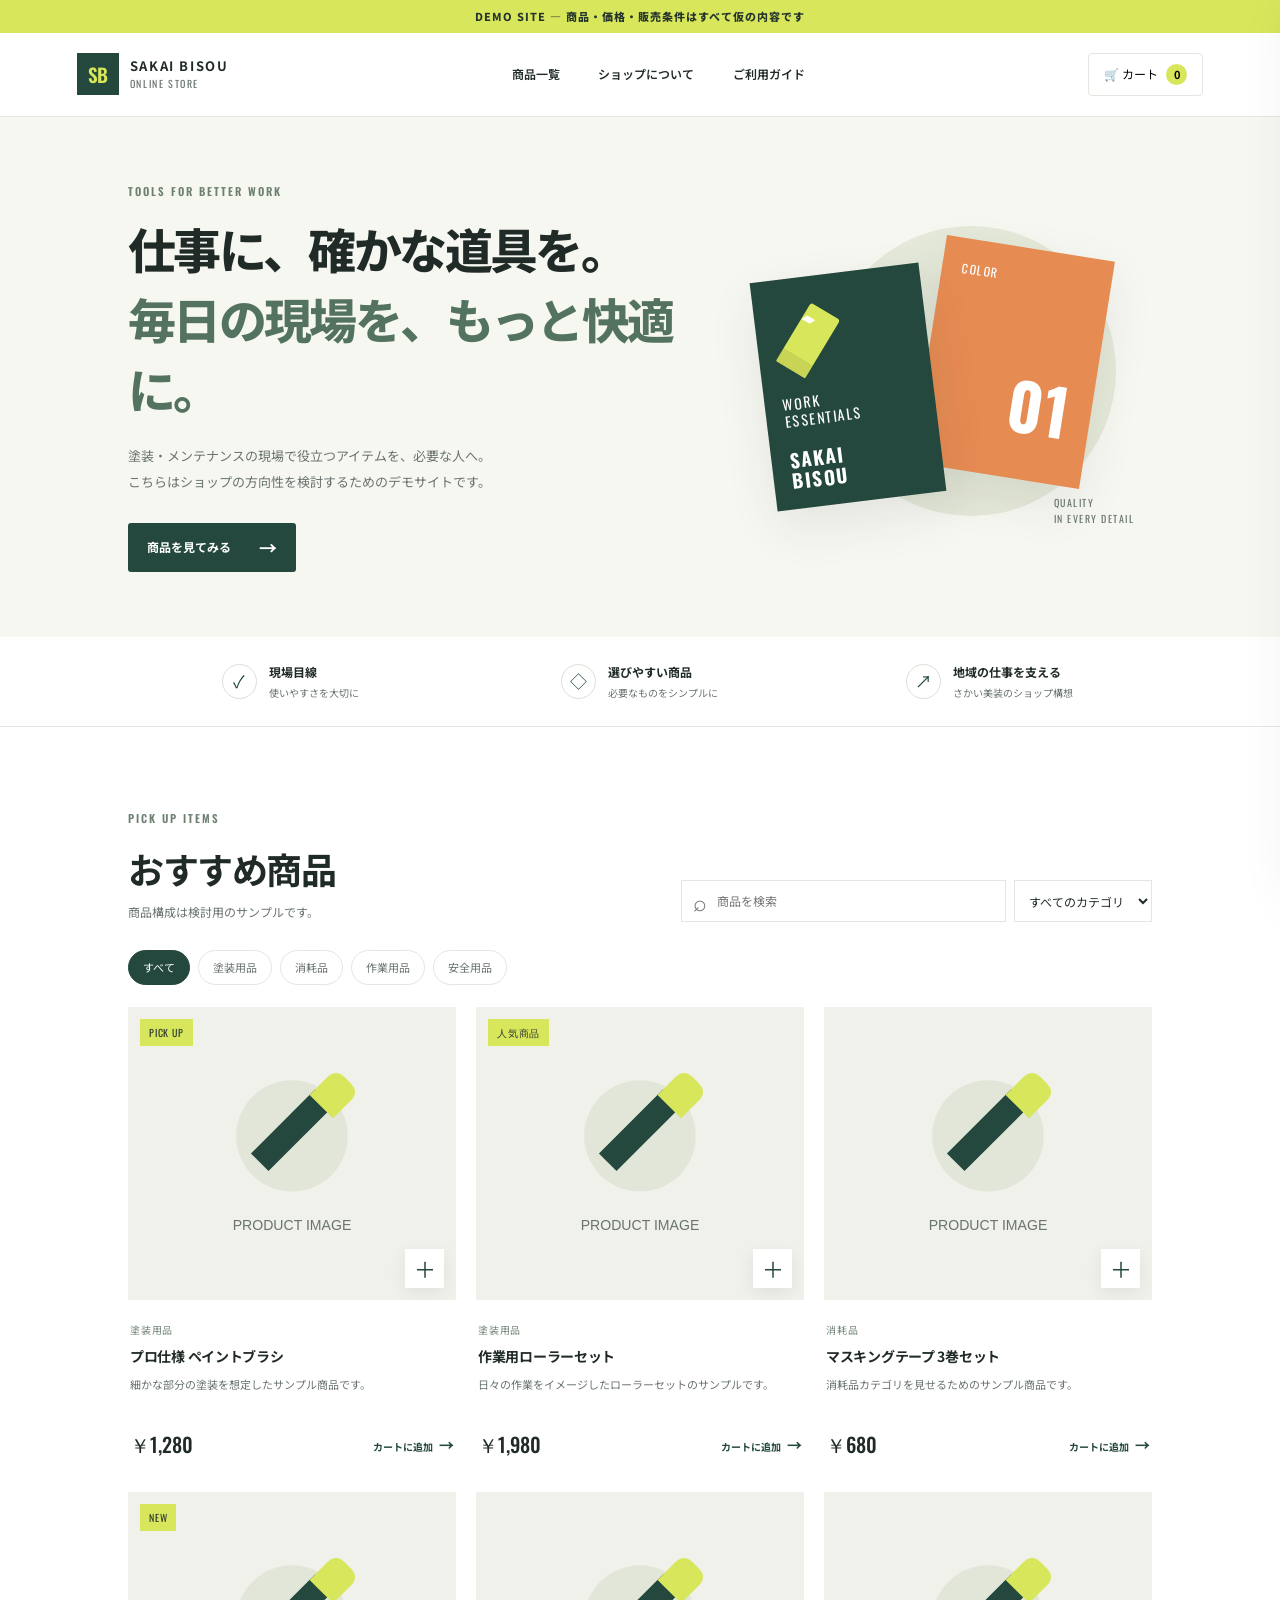
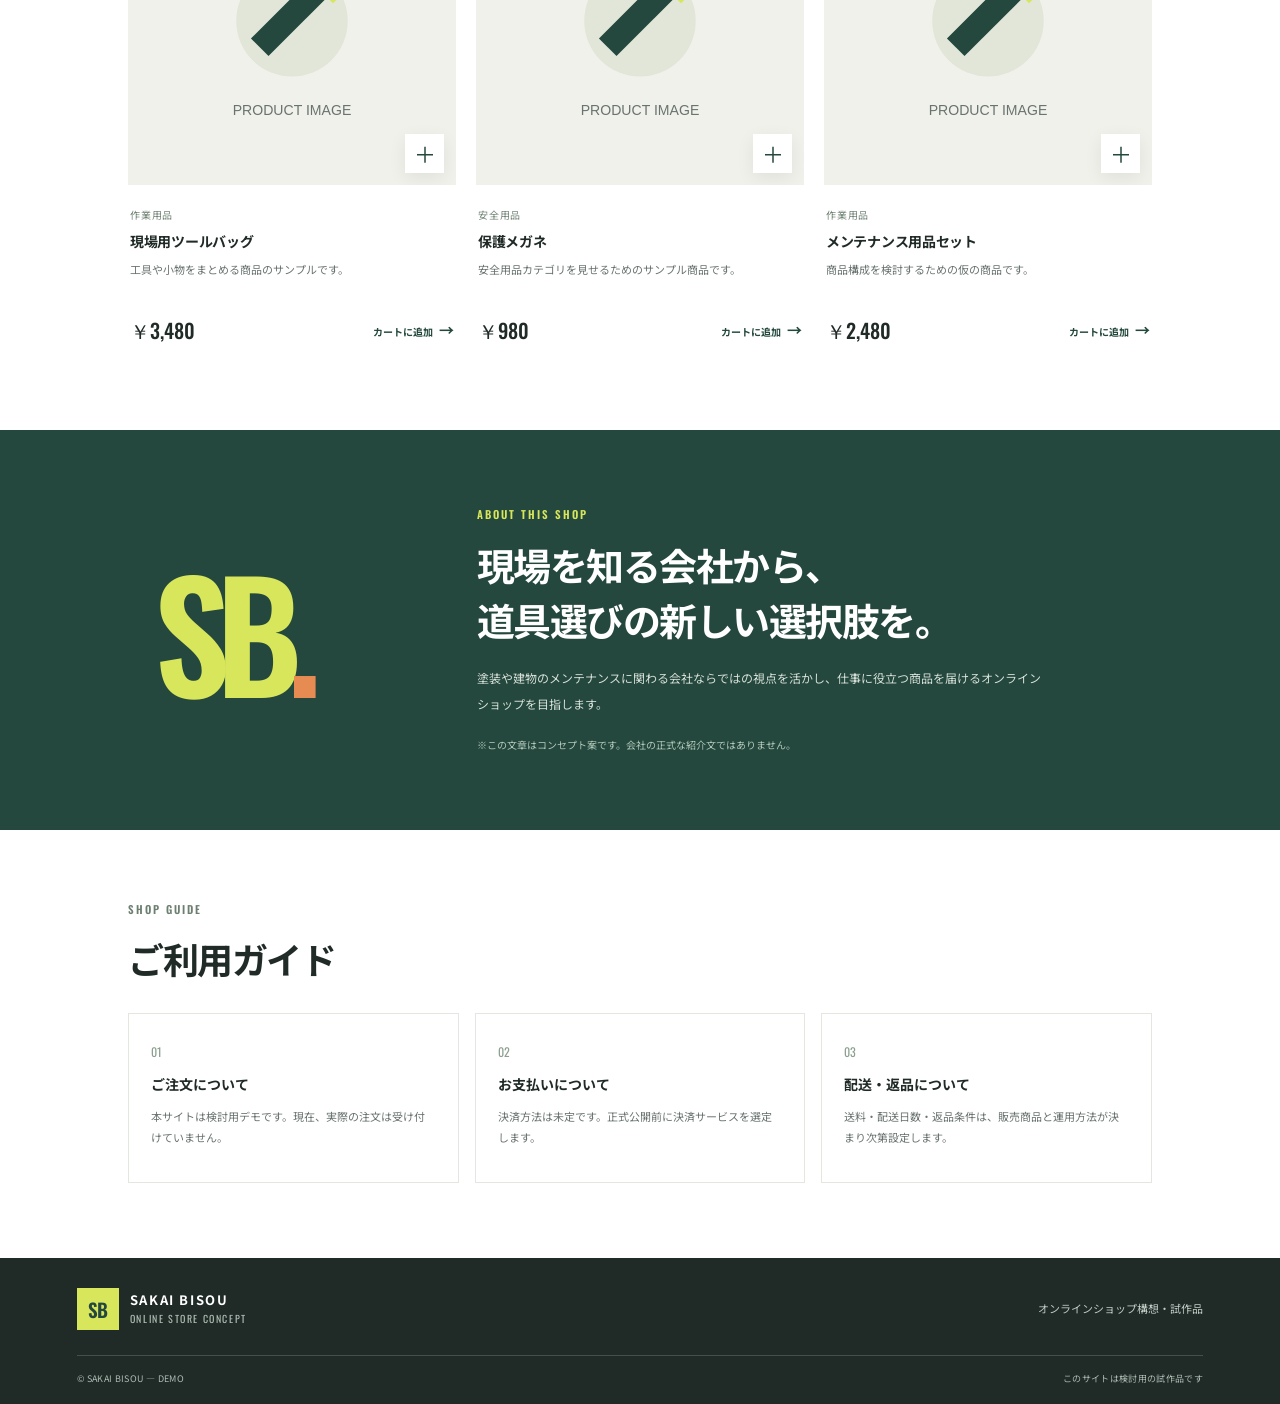
==== index.html @ 3c6426ea "Add files via upload" ====
<!doctype html>
<html lang="ja">
<head>
  <meta charset="utf-8">
  <meta name="viewport" content="width=device-width, initial-scale=1">
  <meta name="description" content="さかい美装オンラインショップの試作品です。商品・価格・販売条件は仮の内容です。">
  <title>SAKAI BISOU STORE｜オンラインショップ（デモ）</title>
  <link rel="stylesheet" href="styles.css">
</head>
<body>
  <div class="demo-banner">DEMO SITE — 商品・価格・販売条件はすべて仮の内容です</div>
  <header class="site-header">
    <a class="brand" href="#" aria-label="SAKAI BISOU STORE トップ">
      <span class="brand-mark">SB</span>
      <span class="brand-copy"><strong>SAKAI BISOU</strong><small>ONLINE STORE</small></span>
    </a>
    <nav class="main-nav" aria-label="メインナビゲーション">
      <a href="#products">商品一覧</a>
      <a href="#about">ショップについて</a>
      <a href="#guide">ご利用ガイド</a>
    </nav>
    <button class="cart-button" id="open-cart" aria-label="カートを開く">
      <span aria-hidden="true">🛒</span> カート <b id="cart-count">0</b>
    </button>
  </header>

  <main>
    <section class="hero">
      <div class="hero-copy">
        <p class="eyebrow">TOOLS FOR BETTER WORK</p>
        <h1>仕事に、確かな道具を。<br><span>毎日の現場を、もっと快適に。</span></h1>
        <p class="hero-description">塗装・メンテナンスの現場で役立つアイテムを、必要な人へ。<br>こちらはショップの方向性を検討するためのデモサイトです。</p>
        <a class="primary-button" href="#products">商品を見てみる <span>→</span></a>
      </div>
      <div class="hero-art" aria-label="作業用品のイメージ">
        <div class="art-circle"></div>
        <div class="art-card art-card-back"><span>COLOR</span><strong>01</strong></div>
        <div class="art-card art-card-front"><div class="brush-icon">▰</div><span>WORK<br>ESSENTIALS</span><strong>SAKAI<br>BISOU</strong></div>
        <div class="art-note">QUALITY<br>IN EVERY DETAIL</div>
      </div>
    </section>

    <section class="trust-strip" aria-label="ショップの特徴">
      <div><span class="trust-icon">✓</span><span><strong>現場目線</strong><small>使いやすさを大切に</small></span></div>
      <div><span class="trust-icon">◇</span><span><strong>選びやすい商品</strong><small>必要なものをシンプルに</small></span></div>
      <div><span class="trust-icon">↗</span><span><strong>地域の仕事を支える</strong><small>さかい美装のショップ構想</small></span></div>
    </section>

    <section class="products-section section-wrap" id="products">
      <div class="section-heading">
        <div><p class="eyebrow">PICK UP ITEMS</p><h2>おすすめ商品</h2><p>商品構成は検討用のサンプルです。</p></div>
        <div class="product-controls">
          <label class="search-box"><span aria-hidden="true">⌕</span><input id="search-input" type="search" placeholder="商品を検索" aria-label="商品を検索"></label>
          <select id="category-filter" aria-label="カテゴリで絞り込む"><option value="all">すべてのカテゴリ</option></select>
        </div>
      </div>
      <div class="category-chips" id="category-chips"></div>
      <div class="product-grid" id="product-grid"></div>
      <p class="empty-state" id="empty-state" hidden>該当する商品がありません。検索条件を変更してください。</p>
    </section>

    <section class="about-section" id="about">
      <div class="about-inner">
        <div class="about-mark">SB<span>.</span></div>
        <div><p class="eyebrow">ABOUT THIS SHOP</p><h2>現場を知る会社から、<br>道具選びの新しい選択肢を。</h2>
          <p>塗装や建物のメンテナンスに関わる会社ならではの視点を活かし、仕事に役立つ商品を届けるオンラインショップを目指します。</p>
          <p class="note">※この文章はコンセプト案です。会社の正式な紹介文ではありません。</p>
        </div>
      </div>
    </section>

    <section class="guide-section section-wrap" id="guide">
      <div class="section-heading"><div><p class="eyebrow">SHOP GUIDE</p><h2>ご利用ガイド</h2></div></div>
      <div class="guide-grid">
        <article><span>01</span><h3>ご注文について</h3><p>本サイトは検討用デモです。現在、実際の注文は受け付けていません。</p></article>
        <article><span>02</span><h3>お支払いについて</h3><p>決済方法は未定です。正式公開前に決済サービスを選定します。</p></article>
        <article><span>03</span><h3>配送・返品について</h3><p>送料・配送日数・返品条件は、販売商品と運用方法が決まり次第設定します。</p></article>
      </div>
    </section>
  </main>

  <footer class="site-footer">
    <div class="footer-top"><a class="brand brand-footer" href="#"><span class="brand-mark">SB</span><span class="brand-copy"><strong>SAKAI BISOU</strong><small>ONLINE STORE CONCEPT</small></span></a><p>オンラインショップ構想・試作品</p></div>
    <div class="footer-bottom"><span>© SAKAI BISOU — DEMO</span><span>このサイトは検討用の試作品です</span></div>
  </footer>

  <div class="overlay" id="overlay" hidden></div>
  <aside class="cart-drawer" id="cart-drawer" aria-label="ショッピングカート" aria-hidden="true">
    <div class="cart-head"><div><p class="eyebrow">YOUR SELECTION</p><h2>ショッピングカート</h2></div><button class="icon-button" id="close-cart" aria-label="カートを閉じる">×</button></div>
    <div id="cart-items" class="cart-items"></div>
    <div class="cart-footer"><div class="subtotal"><span>小計（仮）</span><strong id="cart-total">¥0</strong></div><p>送料・税の扱いは正式公開時に設定します。</p><button class="primary-button full-button" id="demo-checkout">注文手続きのデモへ <span>→</span></button><small>※実際の注文・決済は行われません。</small></div>
  </aside>
  <div class="modal" id="demo-modal" role="dialog" aria-modal="true" aria-labelledby="modal-title" hidden>
    <button class="icon-button modal-close" id="close-modal" aria-label="閉じる">×</button>
    <p class="eyebrow">DEMO CHECKOUT</p><h2 id="modal-title">注文手続きのイメージ</h2>
    <p>これは試作品です。注文情報の送信や決済は行われません。</p>
    <p class="modal-total">カート小計：<strong id="modal-total">¥0</strong></p>
    <button class="primary-button full-button" id="back-to-shop">ショップに戻る</button>
  </div>
  <script src="products.js"></script>
  <script src="app.js"></script>
</body>
</html>
---- styles.css ----
@import url('https://fonts.googleapis.com/css2?family=Noto+Sans+JP:wght@400;500;600;700;800&family=Oswald:wght@400;500;600&display=swap');
:root{--ink:#202b28;--muted:#69736f;--paper:#f7f7f2;--white:#fff;--line:#e4e7df;--green:#24483d;--lime:#d8e65c;--orange:#e68b52;--shadow:0 18px 50px rgba(32,43,40,.09)}
*{box-sizing:border-box}html{scroll-behavior:smooth}body{margin:0;background:var(--white);color:var(--ink);font-family:"Noto Sans JP",sans-serif;line-height:1.7}button,input,select{font:inherit}button,a{-webkit-tap-highlight-color:transparent}a{color:inherit;text-decoration:none}.demo-banner{background:var(--lime);color:#24342b;text-align:center;font-size:11px;font-weight:800;letter-spacing:.09em;padding:7px 12px}.site-header{height:84px;padding:0 clamp(20px,6vw,88px);display:flex;align-items:center;justify-content:space-between;border-bottom:1px solid var(--line);gap:24px}.brand{display:flex;align-items:center;gap:11px;flex-shrink:0}.brand-mark{width:42px;height:42px;background:var(--green);color:var(--lime);display:grid;place-items:center;font-family:Oswald,sans-serif;font-size:19px;font-weight:600;letter-spacing:-.04em}.brand-copy{display:flex;flex-direction:column;line-height:1.25;letter-spacing:.1em}.brand-copy strong{font-size:13px}.brand-copy small{font-family:Oswald,sans-serif;font-size:10px;color:var(--muted);letter-spacing:.16em;margin-top:4px}.main-nav{display:flex;gap:clamp(18px,3vw,42px);font-size:12px;font-weight:600}.main-nav a:hover{color:#5c7967}.cart-button{border:1px solid var(--line);background:#fff;border-radius:4px;padding:10px 15px;font-size:12px;white-space:nowrap;cursor:pointer}.cart-button b{display:inline-grid;place-items:center;background:var(--lime);border-radius:50%;min-width:21px;height:21px;margin-left:5px;font-size:11px}.bump{animation:bump .25s ease}@keyframes bump{50%{transform:scale(1.06)}}
.hero{min-height:490px;background:var(--paper);padding:65px clamp(24px,10vw,150px);display:grid;grid-template-columns:1.1fr .9fr;align-items:center;gap:30px;overflow:hidden}.eyebrow{font-family:Oswald,sans-serif;font-size:11px;letter-spacing:.18em;font-weight:600;color:#6c7f70;margin:0 0 14px}.hero h1{font-size:clamp(30px,4vw,48px);letter-spacing:-.055em;line-height:1.45;margin:0;font-weight:800}.hero h1 span{color:#547260}.hero-description{font-size:13px;color:var(--muted);line-height:2;margin:20px 0 28px}.primary-button{display:inline-flex;align-items:center;justify-content:space-between;gap:28px;background:var(--green);color:white;padding:14px 19px;border:0;border-radius:3px;font-size:12px;font-weight:700;cursor:pointer;transition:background .2s,transform .2s}.primary-button:hover{background:#355c4e;transform:translateY(-1px)}.primary-button span{font-size:18px;line-height:1}.hero-art{height:350px;position:relative;display:grid;place-items:center}.art-circle{position:absolute;width:290px;height:290px;border-radius:50%;background:#e5e9d9;right:8%;top:7%}.art-card{position:absolute;width:170px;height:230px;box-shadow:var(--shadow);padding:18px;display:flex;flex-direction:column;justify-content:space-between;letter-spacing:.1em}.art-card-back{background:var(--orange);color:#fff;transform:rotate(9deg);right:12%;top:13%;padding:20px}.art-card-back span{font-family:Oswald;font-size:12px}.art-card-back strong{font-family:Oswald;font-size:64px;align-self:flex-end}.art-card-front{background:var(--green);color:#fff;left:13%;top:20%;transform:rotate(-7deg)}.brush-icon{height:68px;width:34px;background:var(--lime);border-radius:3px 3px 1px 1px;transform:rotate(38deg);margin:12px 0 0 16px;box-shadow:inset 0 -15px rgba(0,0,0,.08)}.art-card-front>span{font-family:Oswald;font-size:14px;line-height:1.2}.art-card-front>strong{font-family:Oswald;font-size:19px;line-height:1.1}.art-note{position:absolute;bottom:7%;right:4%;font-family:Oswald;font-size:10px;letter-spacing:.15em;line-height:1.6;color:#68766a}
.trust-strip{display:grid;grid-template-columns:repeat(3,1fr);padding:25px clamp(24px,10vw,150px);border-bottom:1px solid var(--line);gap:25px}.trust-strip>div{display:flex;align-items:center;justify-content:center;gap:12px}.trust-icon{display:grid;place-items:center;width:35px;height:35px;border:1px solid #dbe2d5;border-radius:50%;color:var(--green);font-size:17px}.trust-strip strong,.trust-strip small{display:block}.trust-strip strong{font-size:12px}.trust-strip small{font-size:10px;color:var(--muted);margin-top:2px}
.section-wrap{padding:82px clamp(24px,10vw,150px)}.section-heading{display:flex;justify-content:space-between;align-items:end;gap:25px;margin-bottom:28px}.section-heading h2,.about-section h2{font-size:clamp(26px,3vw,36px);line-height:1.45;letter-spacing:-.04em;margin:0}.section-heading p:not(.eyebrow){font-size:12px;color:var(--muted);margin:8px 0 0}.product-controls{display:flex;gap:8px;align-items:center}.search-box{height:42px;border:1px solid var(--line);display:flex;align-items:center;padding:0 11px;gap:8px;min-width:180px}.search-box span{font-size:23px;color:var(--muted)}.search-box input{width:100%;min-width:0;border:0;outline:0;font-size:12px}.product-controls select{height:42px;border:1px solid var(--line);background:white;padding:0 10px;font-size:12px;color:var(--ink);max-width:190px}.category-chips{display:flex;gap:8px;flex-wrap:wrap;margin-bottom:22px}.chip{border:1px solid var(--line);background:white;color:var(--muted);padding:7px 14px;font-size:11px;border-radius:30px;cursor:pointer}.chip.active,.chip:hover{background:var(--green);border-color:var(--green);color:#fff}.product-grid{display:grid;grid-template-columns:repeat(3,minmax(0,1fr));gap:30px 20px}.product-card{min-width:0}.product-image-wrap{position:relative;aspect-ratio:1.12;background:#f0f1eb;overflow:hidden}.product-image{width:100%;height:100%;object-fit:cover;display:block;transition:transform .4s}.product-card:hover .product-image{transform:scale(1.04)}.product-tag{position:absolute;left:12px;top:12px;background:var(--lime);color:#2d392f;padding:5px 9px;font-family:Oswald,sans-serif;font-size:10px;letter-spacing:.08em}.quick-add{position:absolute;right:12px;bottom:12px;border:0;width:39px;height:39px;background:#fff;color:var(--green);font-size:22px;cursor:pointer;box-shadow:0 5px 18px #00000012}.product-info{padding:14px 2px 0}.product-category{font-size:10px;color:#718475;letter-spacing:.08em}.product-info h3{font-size:14px;margin:4px 0 6px;letter-spacing:-.02em}.product-info>p{font-size:11px;color:var(--muted);margin:0;min-height:38px}.product-bottom{display:flex;align-items:center;justify-content:space-between;gap:8px;margin-top:14px}.product-bottom>strong{font-family:Oswald,sans-serif;font-size:20px;font-weight:500}.text-add{border:0;background:transparent;color:var(--green);font-size:10px;font-weight:700;cursor:pointer;padding:5px 0}.text-add span{margin-left:4px;font-size:15px}.empty-state{text-align:center;color:var(--muted);padding:45px}
.about-section{background:var(--green);color:white;padding:75px clamp(24px,12vw,170px)}.about-inner{display:grid;grid-template-columns:.6fr 1.4fr;align-items:center;gap:45px;max-width:1000px;margin:auto}.about-mark{font-family:Oswald,sans-serif;font-size:clamp(80px,12vw,150px);font-weight:600;letter-spacing:-.09em;color:var(--lime);line-height:1}.about-mark span{color:var(--orange)}.about-section .eyebrow{color:var(--lime)}.about-section h2{font-size:clamp(25px,3.2vw,38px)}.about-section p:not(.eyebrow){font-size:12px;color:#d6e0d9;line-height:2.1;max-width:570px;margin:18px 0 0}.about-section .note{font-size:10px!important;color:#b3c7bb!important}
.guide-section{padding-top:70px;padding-bottom:75px}.guide-grid{display:grid;grid-template-columns:repeat(3,1fr);gap:16px}.guide-grid article{border:1px solid var(--line);padding:23px 22px;min-height:170px}.guide-grid article>span{font-family:Oswald,sans-serif;color:#8ca08f;font-size:12px}.guide-grid h3{font-size:14px;margin:9px 0}.guide-grid p{font-size:11px;color:var(--muted);margin:0;line-height:1.9}
.site-footer{background:#202b28;color:white;padding:30px clamp(24px,6vw,88px) 18px}.footer-top,.footer-bottom{display:flex;align-items:center;justify-content:space-between;gap:20px}.brand-footer .brand-mark{background:var(--lime);color:var(--green)}.brand-footer .brand-copy small{color:#aebcb3}.footer-top>p{font-size:11px;color:#c0cbc4}.footer-bottom{border-top:1px solid #435149;margin-top:25px;padding-top:15px;font-size:9px;color:#aebcb3;letter-spacing:.04em}
.overlay{position:fixed;inset:0;background:#17231db0;z-index:20}.cart-drawer{position:fixed;z-index:21;right:0;top:0;width:min(470px,100%);height:100dvh;background:white;display:flex;flex-direction:column;padding:26px;transform:translateX(105%);transition:transform .28s ease;box-shadow:-15px 0 50px #00000010}.cart-drawer.is-open{transform:translateX(0)}.cart-head{display:flex;align-items:center;justify-content:space-between;border-bottom:1px solid var(--line);padding-bottom:18px}.cart-head .eyebrow{margin-bottom:3px}.cart-head h2,.modal h2{font-size:21px;margin:0}.icon-button{border:1px solid var(--line);background:white;width:36px;height:36px;font-size:24px;line-height:1;cursor:pointer}.cart-items{flex:1;overflow:auto;padding:8px 0}.cart-empty{text-align:center;padding:70px 10px;color:var(--muted)}.cart-empty>span{font-size:34px}.cart-empty h3{font-size:15px;color:var(--ink);margin-bottom:5px}.cart-empty p{font-size:12px}.cart-item{display:grid;grid-template-columns:85px 1fr;gap:14px;padding:16px 0;border-bottom:1px solid var(--line)}.cart-item>img{width:85px;height:85px;object-fit:cover;background:var(--paper)}.cart-item-info h3{font-size:12px;margin:0 0 5px}.cart-item-info>strong{font-family:Oswald;font-size:16px;font-weight:500}.quantity-control{display:flex;align-items:center;gap:10px;margin-top:9px}.quantity-control button{border:1px solid var(--line);background:white;min-width:26px;height:26px;cursor:pointer}.quantity-control span{font-size:12px}.quantity-control .remove-item{border:0;color:var(--muted);font-size:10px;margin-left:auto}.cart-footer{border-top:1px solid var(--line);padding-top:17px}.subtotal{display:flex;justify-content:space-between;align-items:center}.subtotal span{font-size:12px}.subtotal strong{font-family:Oswald;font-size:24px;font-weight:500}.cart-footer p,.cart-footer small{font-size:10px;color:var(--muted)}.full-button{width:100%;margin-top:10px}.cart-footer>small{display:block;text-align:center;margin-top:8px}.no-scroll{overflow:hidden}
.modal{position:fixed;z-index:30;left:50%;top:50%;transform:translate(-50%,-50%);width:min(440px,calc(100% - 32px));background:white;padding:35px;box-shadow:var(--shadow)}.modal-close{position:absolute;right:15px;top:15px}.modal .eyebrow{margin-top:10px}.modal>p:not(.eyebrow){font-size:12px;color:var(--muted);line-height:1.9}.modal-total{background:var(--paper);padding:13px;display:flex;justify-content:space-between}.modal-total strong{font-family:Oswald;font-size:20px;font-weight:500}
[hidden]{display:none!important}
@media(max-width:850px){.site-header{padding:0 22px}.main-nav{gap:15px}.hero{padding:55px 6vw;grid-template-columns:1fr  .8fr}.hero-art{transform:scale(.86);margin:0 -20px}.section-wrap{padding:65px 6vw}.product-grid{grid-template-columns:repeat(2,minmax(0,1fr))}.section-heading{align-items:flex-start;flex-direction:column}.product-controls{width:100%}.search-box{flex:1}.about-section{padding:60px 7vw}.trust-strip{padding:22px 5vw;gap:10px}.trust-strip>div{justify-content:flex-start}.trust-strip small{font-size:9px}}
@media(max-width:600px){.site-header{height:72px;gap:10px;padding:0 15px}.brand-mark{width:36px;height:36px}.brand-copy strong{font-size:11px}.brand-copy small{font-size:9px}.main-nav{display:none}.cart-button{padding:8px 10px}.hero{display:block;padding:45px 24px 20px}.hero h1{font-size:32px}.hero-description{font-size:11px}.hero-art{height:260px;max-width:360px;margin:5px auto 0;transform:scale(.82);transform-origin:top center}.art-circle{width:245px;height:245px}.art-card{width:145px;height:195px}.art-card-front{left:13%;top:15%}.art-card-back{right:12%;top:8%}.trust-strip{grid-template-columns:1fr;gap:14px;padding:22px 25px}.trust-strip>div{justify-content:flex-start}.section-wrap{padding:53px 20px}.section-heading h2,.about-section h2{font-size:27px}.product-controls{align-items:stretch;flex-direction:column}.search-box,.product-controls select{height:42px;max-width:none;width:100%}.product-grid{gap:25px 12px}.product-info h3{font-size:12px}.product-info>p{font-size:10px}.product-bottom{align-items:flex-start;flex-direction:column;gap:5px}.product-bottom>strong{font-size:19px}.product-image-wrap{aspect-ratio:.95}.quick-add{width:33px;height:33px}.about-inner{grid-template-columns:1fr;gap:22px}.about-mark{font-size:76px}.about-section{padding:50px 24px}.guide-section{padding-top:50px;padding-bottom:50px}.guide-grid{grid-template-columns:1fr}.guide-grid article{min-height:0;padding:18px}.footer-top,.footer-bottom{align-items:flex-start;flex-direction:column;gap:10px}.footer-top>p{margin:5px 0}.footer-bottom{margin-top:20px}.cart-drawer{padding:20px}.modal{padding:28px 22px}}
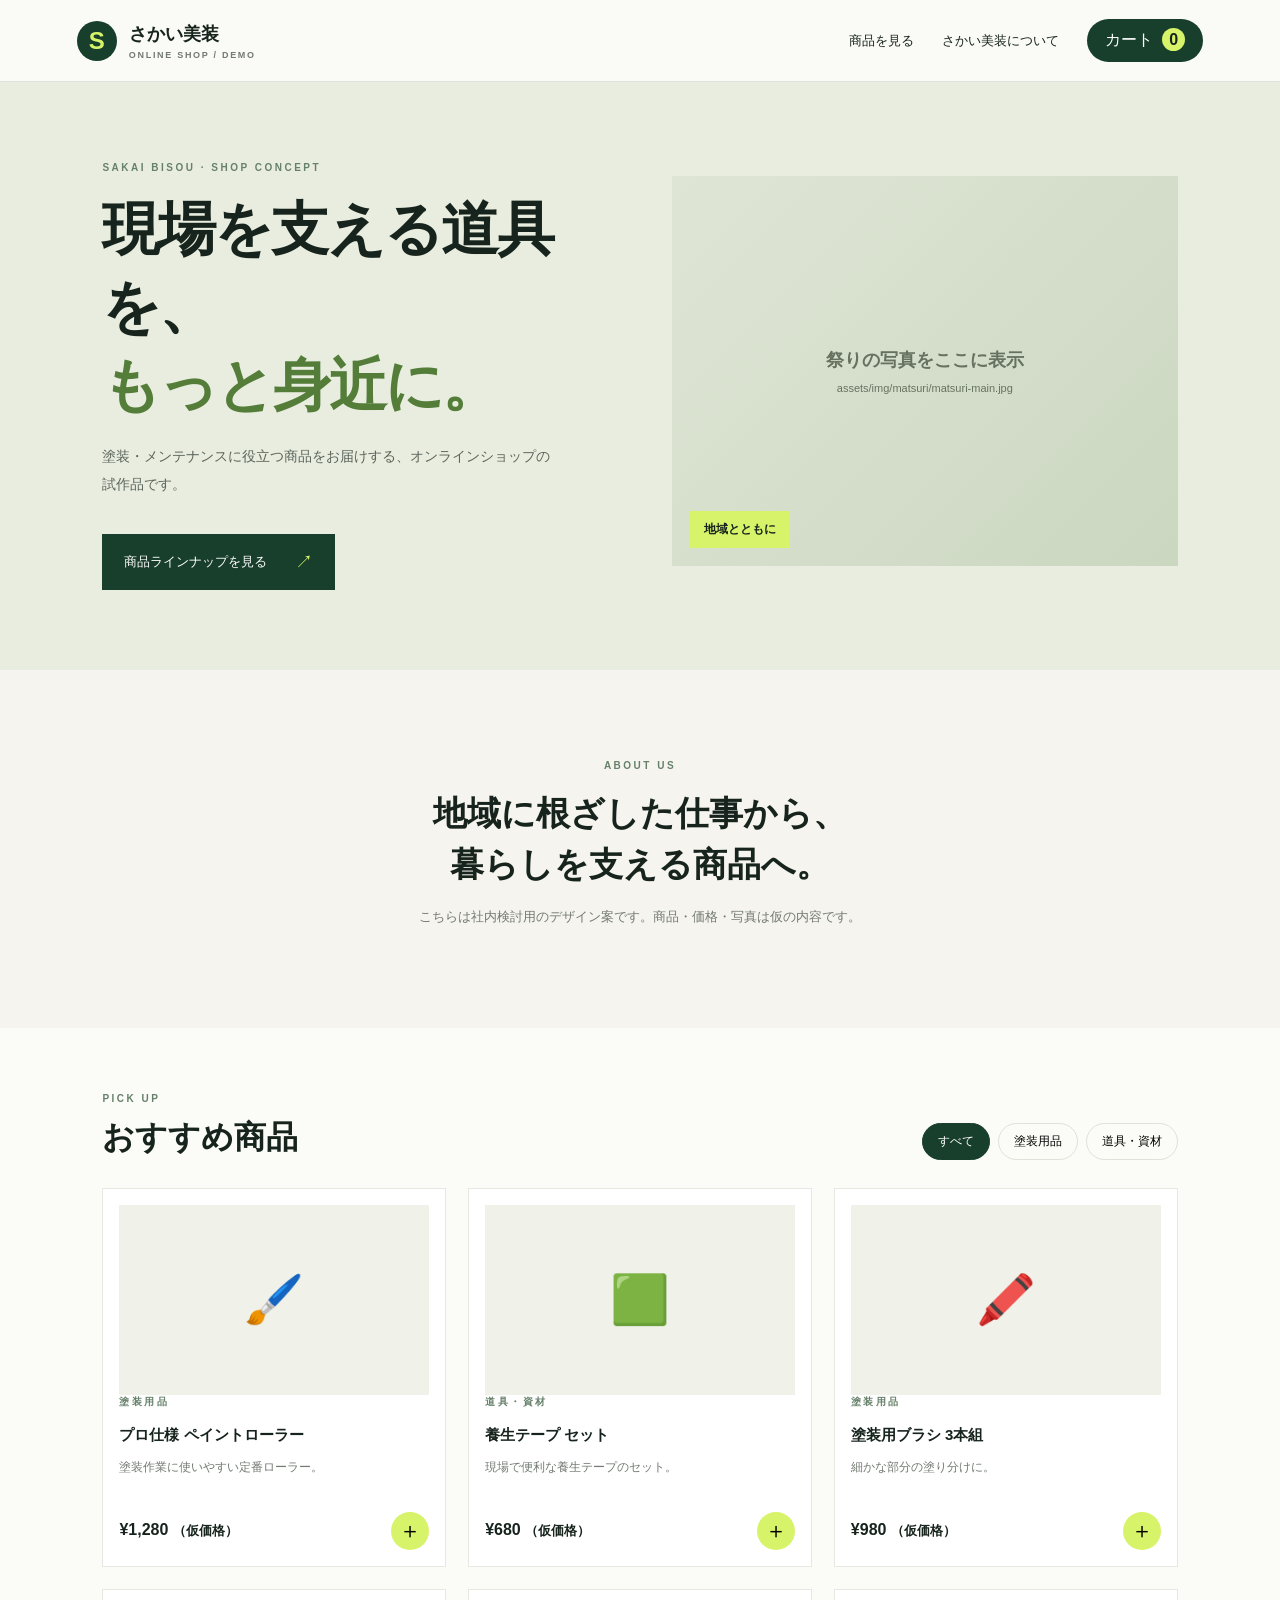
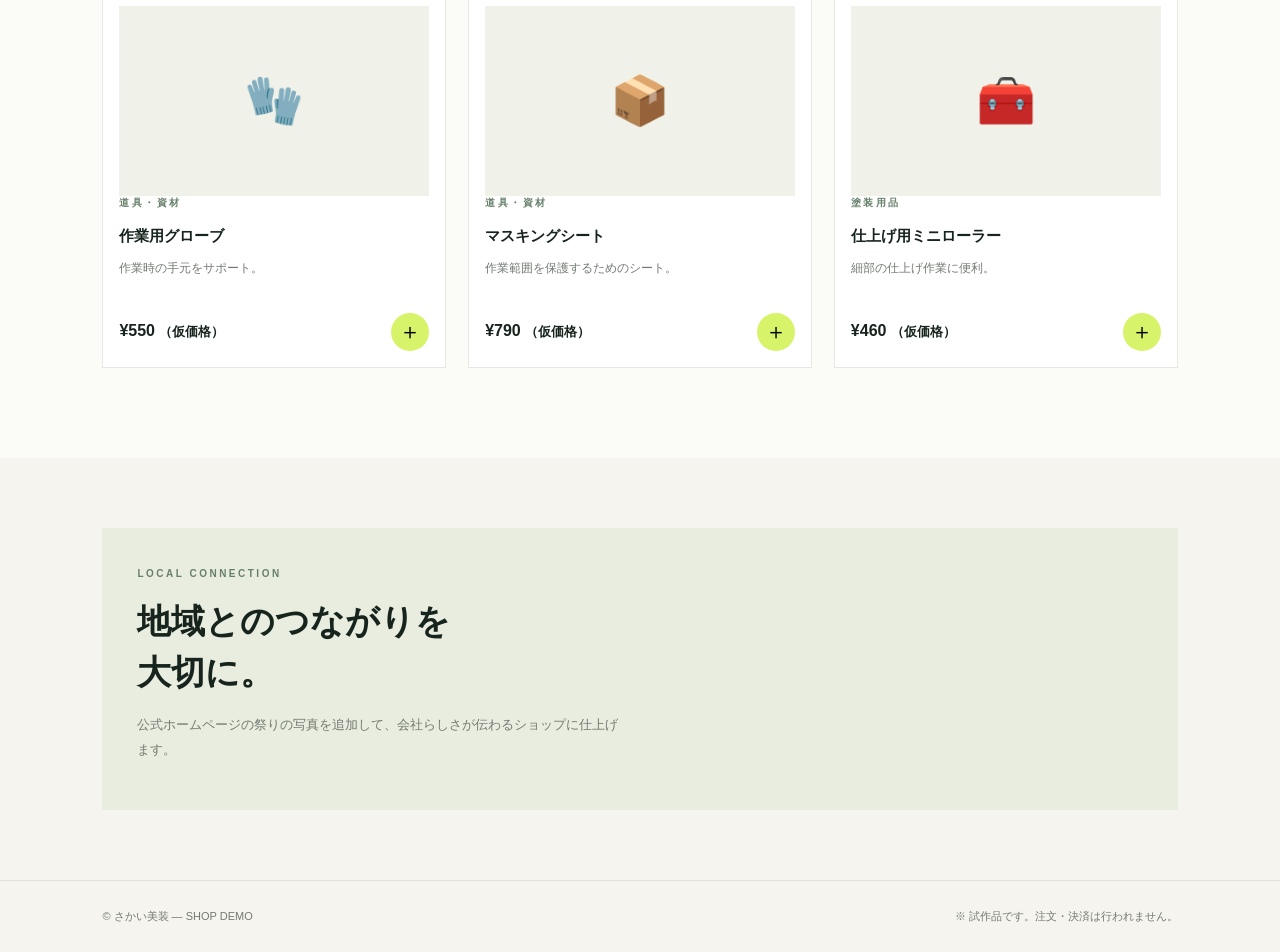
==== commit aeb255f9: "Add files via upload" ====
--- a/index.html
+++ b/index.html
@@ -3,101 +3,40 @@
 <head>
   <meta charset="utf-8">
   <meta name="viewport" content="width=device-width, initial-scale=1">
-  <meta name="description" content="さかい美装オンラインショップの試作品です。商品・価格・販売条件は仮の内容です。">
-  <title>SAKAI BISOU STORE｜オンラインショップ（デモ）</title>
+  <title>さかい美装 | オンラインショップ 試作品</title>
   <link rel="stylesheet" href="styles.css">
 </head>
 <body>
-  <div class="demo-banner">DEMO SITE — 商品・価格・販売条件はすべて仮の内容です</div>
   <header class="site-header">
-    <a class="brand" href="#" aria-label="SAKAI BISOU STORE トップ">
-      <span class="brand-mark">SB</span>
-      <span class="brand-copy"><strong>SAKAI BISOU</strong><small>ONLINE STORE</small></span>
-    </a>
-    <nav class="main-nav" aria-label="メインナビゲーション">
-      <a href="#products">商品一覧</a>
-      <a href="#about">ショップについて</a>
-      <a href="#guide">ご利用ガイド</a>
-    </nav>
-    <button class="cart-button" id="open-cart" aria-label="カートを開く">
-      <span aria-hidden="true">🛒</span> カート <b id="cart-count">0</b>
-    </button>
+    <a class="brand" href="#"><span class="brand-mark">S</span><span>さかい美装<small>ONLINE SHOP / DEMO</small></span></a>
+    <nav><a href="#products">商品を見る</a><a href="#about">さかい美装について</a><button id="cart-button">カート <b id="cart-count">0</b></button></nav>
   </header>
-
   <main>
     <section class="hero">
       <div class="hero-copy">
-        <p class="eyebrow">TOOLS FOR BETTER WORK</p>
-        <h1>仕事に、確かな道具を。<br><span>毎日の現場を、もっと快適に。</span></h1>
-        <p class="hero-description">塗装・メンテナンスの現場で役立つアイテムを、必要な人へ。<br>こちらはショップの方向性を検討するためのデモサイトです。</p>
-        <a class="primary-button" href="#products">商品を見てみる <span>→</span></a>
+        <p class="eyebrow">SAKAI BISOU · SHOP CONCEPT</p>
+        <h1>現場を支える道具を、<br><em>もっと身近に。</em></h1>
+        <p>塗装・メンテナンスに役立つ商品をお届けする、オンラインショップの試作品です。</p>
+        <a class="cta" href="#products">商品ラインナップを見る <span>↗</span></a>
       </div>
-      <div class="hero-art" aria-label="作業用品のイメージ">
-        <div class="art-circle"></div>
-        <div class="art-card art-card-back"><span>COLOR</span><strong>01</strong></div>
-        <div class="art-card art-card-front"><div class="brush-icon">▰</div><span>WORK<br>ESSENTIALS</span><strong>SAKAI<br>BISOU</strong></div>
-        <div class="art-note">QUALITY<br>IN EVERY DETAIL</div>
+      <div class="hero-photo">
+        <img src="assets/img/matsuri/matsuri-main.jpg" alt="祭りの写真（差し替え用）" onerror="this.style.display='none';this.nextElementSibling.style.display='grid'">
+        <div class="photo-placeholder"><span>祭りの写真をここに表示</span><small>assets/img/matsuri/matsuri-main.jpg</small></div>
+        <div class="photo-tag">地域とともに</div>
       </div>
     </section>
-
-    <section class="trust-strip" aria-label="ショップの特徴">
-      <div><span class="trust-icon">✓</span><span><strong>現場目線</strong><small>使いやすさを大切に</small></span></div>
-      <div><span class="trust-icon">◇</span><span><strong>選びやすい商品</strong><small>必要なものをシンプルに</small></span></div>
-      <div><span class="trust-icon">↗</span><span><strong>地域の仕事を支える</strong><small>さかい美装のショップ構想</small></span></div>
+    <section class="intro" id="about"><span class="eyebrow">ABOUT US</span><h2>地域に根ざした仕事から、<br>暮らしを支える商品へ。</h2><p>こちらは社内検討用のデザイン案です。商品・価格・写真は仮の内容です。</p></section>
+    <section class="products" id="products">
+      <div class="section-heading"><div><span class="eyebrow">PICK UP</span><h2>おすすめ商品</h2></div><div class="filters"><button class="filter active" data-category="all">すべて</button><button class="filter" data-category="paint">塗装用品</button><button class="filter" data-category="tools">道具・資材</button></div></div>
+      <div class="product-grid" id="product-grid"></div>
     </section>
-
-    <section class="products-section section-wrap" id="products">
-      <div class="section-heading">
-        <div><p class="eyebrow">PICK UP ITEMS</p><h2>おすすめ商品</h2><p>商品構成は検討用のサンプルです。</p></div>
-        <div class="product-controls">
-          <label class="search-box"><span aria-hidden="true">⌕</span><input id="search-input" type="search" placeholder="商品を検索" aria-label="商品を検索"></label>
-          <select id="category-filter" aria-label="カテゴリで絞り込む"><option value="all">すべてのカテゴリ</option></select>
-        </div>
-      </div>
-      <div class="category-chips" id="category-chips"></div>
-      <div class="product-grid" id="product-grid"></div>
-      <p class="empty-state" id="empty-state" hidden>該当する商品がありません。検索条件を変更してください。</p>
-    </section>
-
-    <section class="about-section" id="about">
-      <div class="about-inner">
-        <div class="about-mark">SB<span>.</span></div>
-        <div><p class="eyebrow">ABOUT THIS SHOP</p><h2>現場を知る会社から、<br>道具選びの新しい選択肢を。</h2>
-          <p>塗装や建物のメンテナンスに関わる会社ならではの視点を活かし、仕事に役立つ商品を届けるオンラインショップを目指します。</p>
-          <p class="note">※この文章はコンセプト案です。会社の正式な紹介文ではありません。</p>
-        </div>
-      </div>
-    </section>
-
-    <section class="guide-section section-wrap" id="guide">
-      <div class="section-heading"><div><p class="eyebrow">SHOP GUIDE</p><h2>ご利用ガイド</h2></div></div>
-      <div class="guide-grid">
-        <article><span>01</span><h3>ご注文について</h3><p>本サイトは検討用デモです。現在、実際の注文は受け付けていません。</p></article>
-        <article><span>02</span><h3>お支払いについて</h3><p>決済方法は未定です。正式公開前に決済サービスを選定します。</p></article>
-        <article><span>03</span><h3>配送・返品について</h3><p>送料・配送日数・返品条件は、販売商品と運用方法が決まり次第設定します。</p></article>
-      </div>
+    <section class="festival">
+      <div><span class="eyebrow">LOCAL CONNECTION</span><h2>地域とのつながりを<br>大切に。</h2><p>公式ホームページの祭りの写真を追加して、会社らしさが伝わるショップに仕上げます。</p></div>
+      <img src="assets/img/matsuri/matsuri-01.jpg" alt="祭りの写真（差し替え用）" onerror="this.style.display='none'">
     </section>
   </main>
-
-  <footer class="site-footer">
-    <div class="footer-top"><a class="brand brand-footer" href="#"><span class="brand-mark">SB</span><span class="brand-copy"><strong>SAKAI BISOU</strong><small>ONLINE STORE CONCEPT</small></span></a><p>オンラインショップ構想・試作品</p></div>
-    <div class="footer-bottom"><span>© SAKAI BISOU — DEMO</span><span>このサイトは検討用の試作品です</span></div>
-  </footer>
-
-  <div class="overlay" id="overlay" hidden></div>
-  <aside class="cart-drawer" id="cart-drawer" aria-label="ショッピングカート" aria-hidden="true">
-    <div class="cart-head"><div><p class="eyebrow">YOUR SELECTION</p><h2>ショッピングカート</h2></div><button class="icon-button" id="close-cart" aria-label="カートを閉じる">×</button></div>
-    <div id="cart-items" class="cart-items"></div>
-    <div class="cart-footer"><div class="subtotal"><span>小計（仮）</span><strong id="cart-total">¥0</strong></div><p>送料・税の扱いは正式公開時に設定します。</p><button class="primary-button full-button" id="demo-checkout">注文手続きのデモへ <span>→</span></button><small>※実際の注文・決済は行われません。</small></div>
-  </aside>
-  <div class="modal" id="demo-modal" role="dialog" aria-modal="true" aria-labelledby="modal-title" hidden>
-    <button class="icon-button modal-close" id="close-modal" aria-label="閉じる">×</button>
-    <p class="eyebrow">DEMO CHECKOUT</p><h2 id="modal-title">注文手続きのイメージ</h2>
-    <p>これは試作品です。注文情報の送信や決済は行われません。</p>
-    <p class="modal-total">カート小計：<strong id="modal-total">¥0</strong></p>
-    <button class="primary-button full-button" id="back-to-shop">ショップに戻る</button>
-  </div>
-  <script src="products.js"></script>
-  <script src="app.js"></script>
+  <footer><span>© さかい美装 — SHOP DEMO</span><span>※ 試作品です。注文・決済は行われません。</span></footer>
+  <div class="toast" id="toast" role="status"></div>
+  <script src="products.js"></script><script src="app.js"></script>
 </body>
 </html>
--- a/styles.css
+++ b/styles.css
@@ -1,14 +1 @@
-@import url('https://fonts.googleapis.com/css2?family=Noto+Sans+JP:wght@400;500;600;700;800&family=Oswald:wght@400;500;600&display=swap');
-:root{--ink:#202b28;--muted:#69736f;--paper:#f7f7f2;--white:#fff;--line:#e4e7df;--green:#24483d;--lime:#d8e65c;--orange:#e68b52;--shadow:0 18px 50px rgba(32,43,40,.09)}
-*{box-sizing:border-box}html{scroll-behavior:smooth}body{margin:0;background:var(--white);color:var(--ink);font-family:"Noto Sans JP",sans-serif;line-height:1.7}button,input,select{font:inherit}button,a{-webkit-tap-highlight-color:transparent}a{color:inherit;text-decoration:none}.demo-banner{background:var(--lime);color:#24342b;text-align:center;font-size:11px;font-weight:800;letter-spacing:.09em;padding:7px 12px}.site-header{height:84px;padding:0 clamp(20px,6vw,88px);display:flex;align-items:center;justify-content:space-between;border-bottom:1px solid var(--line);gap:24px}.brand{display:flex;align-items:center;gap:11px;flex-shrink:0}.brand-mark{width:42px;height:42px;background:var(--green);color:var(--lime);display:grid;place-items:center;font-family:Oswald,sans-serif;font-size:19px;font-weight:600;letter-spacing:-.04em}.brand-copy{display:flex;flex-direction:column;line-height:1.25;letter-spacing:.1em}.brand-copy strong{font-size:13px}.brand-copy small{font-family:Oswald,sans-serif;font-size:10px;color:var(--muted);letter-spacing:.16em;margin-top:4px}.main-nav{display:flex;gap:clamp(18px,3vw,42px);font-size:12px;font-weight:600}.main-nav a:hover{color:#5c7967}.cart-button{border:1px solid var(--line);background:#fff;border-radius:4px;padding:10px 15px;font-size:12px;white-space:nowrap;cursor:pointer}.cart-button b{display:inline-grid;place-items:center;background:var(--lime);border-radius:50%;min-width:21px;height:21px;margin-left:5px;font-size:11px}.bump{animation:bump .25s ease}@keyframes bump{50%{transform:scale(1.06)}}
-.hero{min-height:490px;background:var(--paper);padding:65px clamp(24px,10vw,150px);display:grid;grid-template-columns:1.1fr .9fr;align-items:center;gap:30px;overflow:hidden}.eyebrow{font-family:Oswald,sans-serif;font-size:11px;letter-spacing:.18em;font-weight:600;color:#6c7f70;margin:0 0 14px}.hero h1{font-size:clamp(30px,4vw,48px);letter-spacing:-.055em;line-height:1.45;margin:0;font-weight:800}.hero h1 span{color:#547260}.hero-description{font-size:13px;color:var(--muted);line-height:2;margin:20px 0 28px}.primary-button{display:inline-flex;align-items:center;justify-content:space-between;gap:28px;background:var(--green);color:white;padding:14px 19px;border:0;border-radius:3px;font-size:12px;font-weight:700;cursor:pointer;transition:background .2s,transform .2s}.primary-button:hover{background:#355c4e;transform:translateY(-1px)}.primary-button span{font-size:18px;line-height:1}.hero-art{height:350px;position:relative;display:grid;place-items:center}.art-circle{position:absolute;width:290px;height:290px;border-radius:50%;background:#e5e9d9;right:8%;top:7%}.art-card{position:absolute;width:170px;height:230px;box-shadow:var(--shadow);padding:18px;display:flex;flex-direction:column;justify-content:space-between;letter-spacing:.1em}.art-card-back{background:var(--orange);color:#fff;transform:rotate(9deg);right:12%;top:13%;padding:20px}.art-card-back span{font-family:Oswald;font-size:12px}.art-card-back strong{font-family:Oswald;font-size:64px;align-self:flex-end}.art-card-front{background:var(--green);color:#fff;left:13%;top:20%;transform:rotate(-7deg)}.brush-icon{height:68px;width:34px;background:var(--lime);border-radius:3px 3px 1px 1px;transform:rotate(38deg);margin:12px 0 0 16px;box-shadow:inset 0 -15px rgba(0,0,0,.08)}.art-card-front>span{font-family:Oswald;font-size:14px;line-height:1.2}.art-card-front>strong{font-family:Oswald;font-size:19px;line-height:1.1}.art-note{position:absolute;bottom:7%;right:4%;font-family:Oswald;font-size:10px;letter-spacing:.15em;line-height:1.6;color:#68766a}
-.trust-strip{display:grid;grid-template-columns:repeat(3,1fr);padding:25px clamp(24px,10vw,150px);border-bottom:1px solid var(--line);gap:25px}.trust-strip>div{display:flex;align-items:center;justify-content:center;gap:12px}.trust-icon{display:grid;place-items:center;width:35px;height:35px;border:1px solid #dbe2d5;border-radius:50%;color:var(--green);font-size:17px}.trust-strip strong,.trust-strip small{display:block}.trust-strip strong{font-size:12px}.trust-strip small{font-size:10px;color:var(--muted);margin-top:2px}
-.section-wrap{padding:82px clamp(24px,10vw,150px)}.section-heading{display:flex;justify-content:space-between;align-items:end;gap:25px;margin-bottom:28px}.section-heading h2,.about-section h2{font-size:clamp(26px,3vw,36px);line-height:1.45;letter-spacing:-.04em;margin:0}.section-heading p:not(.eyebrow){font-size:12px;color:var(--muted);margin:8px 0 0}.product-controls{display:flex;gap:8px;align-items:center}.search-box{height:42px;border:1px solid var(--line);display:flex;align-items:center;padding:0 11px;gap:8px;min-width:180px}.search-box span{font-size:23px;color:var(--muted)}.search-box input{width:100%;min-width:0;border:0;outline:0;font-size:12px}.product-controls select{height:42px;border:1px solid var(--line);background:white;padding:0 10px;font-size:12px;color:var(--ink);max-width:190px}.category-chips{display:flex;gap:8px;flex-wrap:wrap;margin-bottom:22px}.chip{border:1px solid var(--line);background:white;color:var(--muted);padding:7px 14px;font-size:11px;border-radius:30px;cursor:pointer}.chip.active,.chip:hover{background:var(--green);border-color:var(--green);color:#fff}.product-grid{display:grid;grid-template-columns:repeat(3,minmax(0,1fr));gap:30px 20px}.product-card{min-width:0}.product-image-wrap{position:relative;aspect-ratio:1.12;background:#f0f1eb;overflow:hidden}.product-image{width:100%;height:100%;object-fit:cover;display:block;transition:transform .4s}.product-card:hover .product-image{transform:scale(1.04)}.product-tag{position:absolute;left:12px;top:12px;background:var(--lime);color:#2d392f;padding:5px 9px;font-family:Oswald,sans-serif;font-size:10px;letter-spacing:.08em}.quick-add{position:absolute;right:12px;bottom:12px;border:0;width:39px;height:39px;background:#fff;color:var(--green);font-size:22px;cursor:pointer;box-shadow:0 5px 18px #00000012}.product-info{padding:14px 2px 0}.product-category{font-size:10px;color:#718475;letter-spacing:.08em}.product-info h3{font-size:14px;margin:4px 0 6px;letter-spacing:-.02em}.product-info>p{font-size:11px;color:var(--muted);margin:0;min-height:38px}.product-bottom{display:flex;align-items:center;justify-content:space-between;gap:8px;margin-top:14px}.product-bottom>strong{font-family:Oswald,sans-serif;font-size:20px;font-weight:500}.text-add{border:0;background:transparent;color:var(--green);font-size:10px;font-weight:700;cursor:pointer;padding:5px 0}.text-add span{margin-left:4px;font-size:15px}.empty-state{text-align:center;color:var(--muted);padding:45px}
-.about-section{background:var(--green);color:white;padding:75px clamp(24px,12vw,170px)}.about-inner{display:grid;grid-template-columns:.6fr 1.4fr;align-items:center;gap:45px;max-width:1000px;margin:auto}.about-mark{font-family:Oswald,sans-serif;font-size:clamp(80px,12vw,150px);font-weight:600;letter-spacing:-.09em;color:var(--lime);line-height:1}.about-mark span{color:var(--orange)}.about-section .eyebrow{color:var(--lime)}.about-section h2{font-size:clamp(25px,3.2vw,38px)}.about-section p:not(.eyebrow){font-size:12px;color:#d6e0d9;line-height:2.1;max-width:570px;margin:18px 0 0}.about-section .note{font-size:10px!important;color:#b3c7bb!important}
-.guide-section{padding-top:70px;padding-bottom:75px}.guide-grid{display:grid;grid-template-columns:repeat(3,1fr);gap:16px}.guide-grid article{border:1px solid var(--line);padding:23px 22px;min-height:170px}.guide-grid article>span{font-family:Oswald,sans-serif;color:#8ca08f;font-size:12px}.guide-grid h3{font-size:14px;margin:9px 0}.guide-grid p{font-size:11px;color:var(--muted);margin:0;line-height:1.9}
-.site-footer{background:#202b28;color:white;padding:30px clamp(24px,6vw,88px) 18px}.footer-top,.footer-bottom{display:flex;align-items:center;justify-content:space-between;gap:20px}.brand-footer .brand-mark{background:var(--lime);color:var(--green)}.brand-footer .brand-copy small{color:#aebcb3}.footer-top>p{font-size:11px;color:#c0cbc4}.footer-bottom{border-top:1px solid #435149;margin-top:25px;padding-top:15px;font-size:9px;color:#aebcb3;letter-spacing:.04em}
-.overlay{position:fixed;inset:0;background:#17231db0;z-index:20}.cart-drawer{position:fixed;z-index:21;right:0;top:0;width:min(470px,100%);height:100dvh;background:white;display:flex;flex-direction:column;padding:26px;transform:translateX(105%);transition:transform .28s ease;box-shadow:-15px 0 50px #00000010}.cart-drawer.is-open{transform:translateX(0)}.cart-head{display:flex;align-items:center;justify-content:space-between;border-bottom:1px solid var(--line);padding-bottom:18px}.cart-head .eyebrow{margin-bottom:3px}.cart-head h2,.modal h2{font-size:21px;margin:0}.icon-button{border:1px solid var(--line);background:white;width:36px;height:36px;font-size:24px;line-height:1;cursor:pointer}.cart-items{flex:1;overflow:auto;padding:8px 0}.cart-empty{text-align:center;padding:70px 10px;color:var(--muted)}.cart-empty>span{font-size:34px}.cart-empty h3{font-size:15px;color:var(--ink);margin-bottom:5px}.cart-empty p{font-size:12px}.cart-item{display:grid;grid-template-columns:85px 1fr;gap:14px;padding:16px 0;border-bottom:1px solid var(--line)}.cart-item>img{width:85px;height:85px;object-fit:cover;background:var(--paper)}.cart-item-info h3{font-size:12px;margin:0 0 5px}.cart-item-info>strong{font-family:Oswald;font-size:16px;font-weight:500}.quantity-control{display:flex;align-items:center;gap:10px;margin-top:9px}.quantity-control button{border:1px solid var(--line);background:white;min-width:26px;height:26px;cursor:pointer}.quantity-control span{font-size:12px}.quantity-control .remove-item{border:0;color:var(--muted);font-size:10px;margin-left:auto}.cart-footer{border-top:1px solid var(--line);padding-top:17px}.subtotal{display:flex;justify-content:space-between;align-items:center}.subtotal span{font-size:12px}.subtotal strong{font-family:Oswald;font-size:24px;font-weight:500}.cart-footer p,.cart-footer small{font-size:10px;color:var(--muted)}.full-button{width:100%;margin-top:10px}.cart-footer>small{display:block;text-align:center;margin-top:8px}.no-scroll{overflow:hidden}
-.modal{position:fixed;z-index:30;left:50%;top:50%;transform:translate(-50%,-50%);width:min(440px,calc(100% - 32px));background:white;padding:35px;box-shadow:var(--shadow)}.modal-close{position:absolute;right:15px;top:15px}.modal .eyebrow{margin-top:10px}.modal>p:not(.eyebrow){font-size:12px;color:var(--muted);line-height:1.9}.modal-total{background:var(--paper);padding:13px;display:flex;justify-content:space-between}.modal-total strong{font-family:Oswald;font-size:20px;font-weight:500}
-[hidden]{display:none!important}
-@media(max-width:850px){.site-header{padding:0 22px}.main-nav{gap:15px}.hero{padding:55px 6vw;grid-template-columns:1fr  .8fr}.hero-art{transform:scale(.86);margin:0 -20px}.section-wrap{padding:65px 6vw}.product-grid{grid-template-columns:repeat(2,minmax(0,1fr))}.section-heading{align-items:flex-start;flex-direction:column}.product-controls{width:100%}.search-box{flex:1}.about-section{padding:60px 7vw}.trust-strip{padding:22px 5vw;gap:10px}.trust-strip>div{justify-content:flex-start}.trust-strip small{font-size:9px}}
-@media(max-width:600px){.site-header{height:72px;gap:10px;padding:0 15px}.brand-mark{width:36px;height:36px}.brand-copy strong{font-size:11px}.brand-copy small{font-size:9px}.main-nav{display:none}.cart-button{padding:8px 10px}.hero{display:block;padding:45px 24px 20px}.hero h1{font-size:32px}.hero-description{font-size:11px}.hero-art{height:260px;max-width:360px;margin:5px auto 0;transform:scale(.82);transform-origin:top center}.art-circle{width:245px;height:245px}.art-card{width:145px;height:195px}.art-card-front{left:13%;top:15%}.art-card-back{right:12%;top:8%}.trust-strip{grid-template-columns:1fr;gap:14px;padding:22px 25px}.trust-strip>div{justify-content:flex-start}.section-wrap{padding:53px 20px}.section-heading h2,.about-section h2{font-size:27px}.product-controls{align-items:stretch;flex-direction:column}.search-box,.product-controls select{height:42px;max-width:none;width:100%}.product-grid{gap:25px 12px}.product-info h3{font-size:12px}.product-info>p{font-size:10px}.product-bottom{align-items:flex-start;flex-direction:column;gap:5px}.product-bottom>strong{font-size:19px}.product-image-wrap{aspect-ratio:.95}.quick-add{width:33px;height:33px}.about-inner{grid-template-columns:1fr;gap:22px}.about-mark{font-size:76px}.about-section{padding:50px 24px}.guide-section{padding-top:50px;padding-bottom:50px}.guide-grid{grid-template-columns:1fr}.guide-grid article{min-height:0;padding:18px}.footer-top,.footer-bottom{align-items:flex-start;flex-direction:column;gap:10px}.footer-top>p{margin:5px 0}.footer-bottom{margin-top:20px}.cart-drawer{padding:20px}.modal{padding:28px 22px}}
+:root{--ink:#17241d;--green:#183e2c;--lime:#d7f36a;--paper:#f5f4ee;--muted:#737a73;--line:#dfe2d8}*{box-sizing:border-box}html{scroll-behavior:smooth}body{margin:0;background:var(--paper);color:var(--ink);font-family:Arial,"Noto Sans JP",sans-serif}.site-header{height:82px;padding:0 6vw;display:flex;align-items:center;justify-content:space-between;border-bottom:1px solid var(--line);background:#fafaf6}.brand{display:flex;align-items:center;gap:12px;color:var(--ink);text-decoration:none;font-weight:800;font-size:18px}.brand small{display:block;font-size:9px;letter-spacing:1.7px;margin-top:4px;color:var(--muted)}.brand-mark{display:grid;place-items:center;background:var(--green);color:var(--lime);width:40px;height:40px;border-radius:50%;font-size:24px}nav{display:flex;align-items:center;gap:28px}nav a{color:var(--ink);font-size:13px;text-decoration:none}button{font:inherit;cursor:pointer}#cart-button{border:0;background:var(--green);color:white;border-radius:30px;padding:11px 18px}#cart-count{background:var(--lime);color:var(--ink);border-radius:50%;padding:3px 7px;margin-left:5px}.hero{display:grid;grid-template-columns:1fr 1fr;gap:5vw;padding:70px 8vw 80px;align-items:center;background:#e9eddf}.eyebrow{font-size:10px;letter-spacing:2.5px;font-weight:800;color:#66806a}.hero h1{font-size:clamp(36px,4.5vw,62px);line-height:1.35;letter-spacing:-2px;margin:18px 0}.hero h1 em{font-style:normal;color:#537d39}.hero-copy>p:not(.eyebrow){line-height:2;color:#5b645c;max-width:450px;font-size:14px}.cta{display:inline-flex;gap:28px;align-items:center;background:var(--green);color:white;padding:16px 22px;text-decoration:none;margin-top:22px;font-size:13px}.cta span{color:var(--lime);font-size:18px}.hero-photo{height:390px;background:#d8dfce;position:relative;overflow:hidden;display:grid;place-items:center}.hero-photo img{position:absolute;width:100%;height:100%;object-fit:cover}.photo-placeholder{height:100%;width:100%;display:grid;place-content:center;text-align:center;gap:10px;color:#66725f;background:linear-gradient(135deg,#dfe5d5,#cbd7c1);font-size:18px;font-weight:700}.photo-placeholder small{font-size:11px;font-weight:400}.photo-tag{position:absolute;bottom:18px;left:18px;background:var(--lime);padding:10px 14px;font-size:12px;font-weight:800}.intro{text-align:center;padding:85px 20px}.intro h2,.festival h2{font-size:34px;line-height:1.5;margin:15px 0}.intro p,.festival p{color:var(--muted);font-size:13px;line-height:1.9}.products{padding:60px 8vw 90px;background:#fbfbf7}.section-heading{display:flex;justify-content:space-between;align-items:end;margin-bottom:28px}.section-heading h2{font-size:32px;margin:10px 0 0}.filters{display:flex;gap:8px}.filter{border:1px solid var(--line);background:transparent;border-radius:30px;padding:9px 15px;font-size:12px}.filter.active{background:var(--green);color:white;border-color:var(--green)}.product-grid{display:grid;grid-template-columns:repeat(3,1fr);gap:22px}.product-card{background:white;border:1px solid #e7e8e1;padding:16px}.product-art{height:190px;background:#f0f2e9;display:grid;place-items:center;font-size:48px}.product-card h3{font-size:15px;margin:17px 0 8px}.product-card p{font-size:12px;color:var(--muted);line-height:1.7;min-height:40px}.product-bottom{display:flex;justify-content:space-between;align-items:center;margin-top:15px}.price{font-weight:800}.add{background:var(--lime);border:0;border-radius:50%;width:38px;height:38px;font-size:22px}.festival{margin:70px 8vw;display:grid;grid-template-columns:1fr 1fr;gap:40px;align-items:center;background:#e9eddf;padding:35px}.festival img{width:100%;height:230px;object-fit:cover}footer{padding:28px 8vw;display:flex;justify-content:space-between;gap:15px;font-size:11px;color:var(--muted);border-top:1px solid var(--line)}.toast{position:fixed;bottom:24px;left:50%;transform:translateX(-50%);background:var(--green);color:white;padding:12px 20px;border-radius:30px;display:none;font-size:13px}@media(max-width:700px){.site-header{padding:0 5vw;height:auto;min-height:72px}nav{gap:10px}nav a{display:none}.hero{grid-template-columns:1fr;padding:45px 6vw}.hero-photo{height:270px}.intro{padding:60px 20px}.products{padding:45px 5vw}.section-heading{display:block}.filters{margin-top:20px;flex-wrap:wrap}.product-grid{grid-template-columns:1fr 1fr;gap:12px}.product-art{height:130px}.festival{margin:40px 5vw;grid-template-columns:1fr;padding:22px}.festival h2,.intro h2{font-size:28px}footer{padding:22px 5vw;flex-direction:column}}
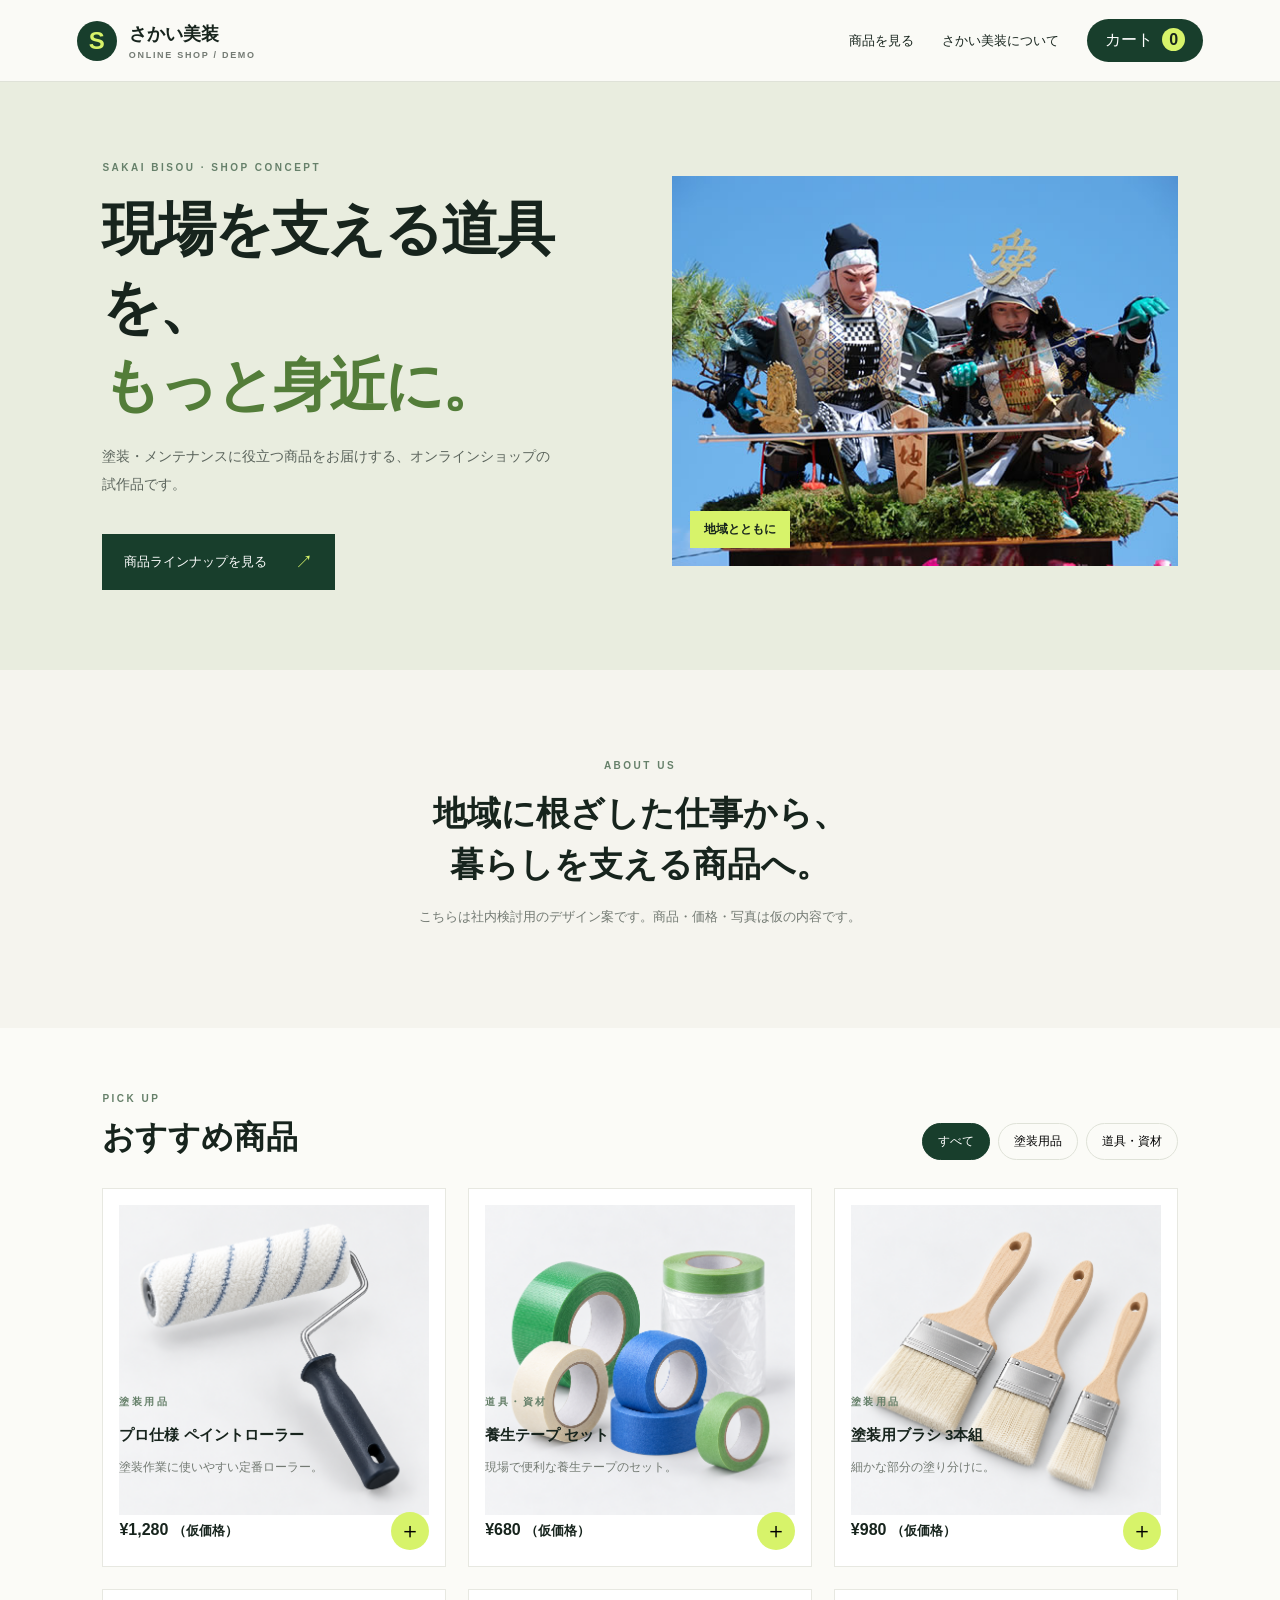
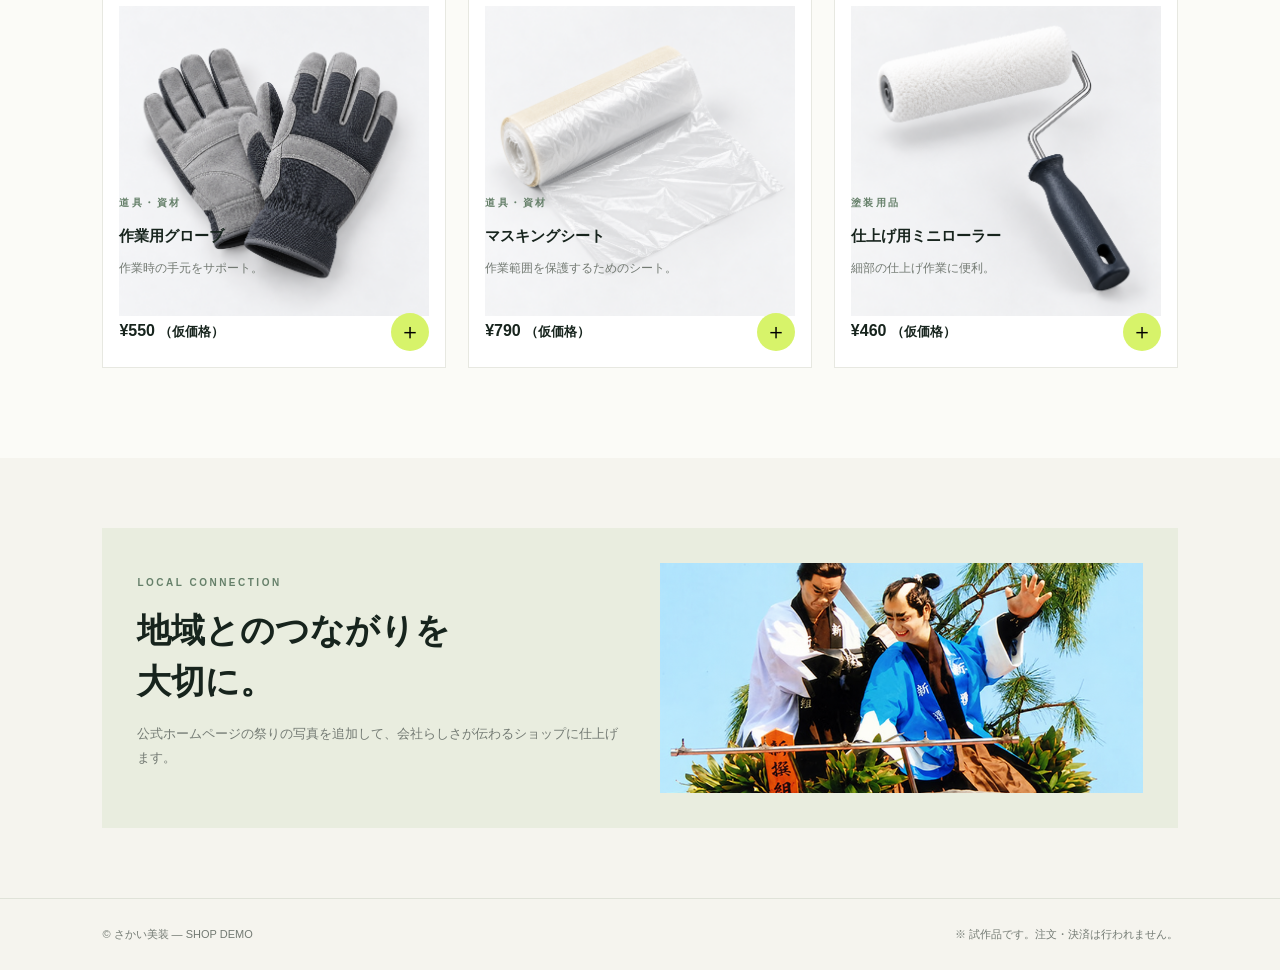
==== commit aa76cd6a: "Add files via upload" ====
--- a/index.html
+++ b/index.html
@@ -20,8 +20,8 @@
         <a class="cta" href="#products">商品ラインナップを見る <span>↗</span></a>
       </div>
       <div class="hero-photo">
-        <img src="assets/img/matsuri/matsuri-main.jpg" alt="祭りの写真（差し替え用）" onerror="this.style.display='none';this.nextElementSibling.style.display='grid'">
-        <div class="photo-placeholder"><span>祭りの写真をここに表示</span><small>assets/img/matsuri/matsuri-main.jpg</small></div>
+        <img src="img/matsuri-main.jpg" alt="祭りの写真（差し替え用）" onerror="this.style.display='none';this.nextElementSibling.style.display='grid'">
+        <div class="photo-placeholder"><span>祭りの写真をここに表示</span><small>img/matsuri-main.jpg</small></div>
         <div class="photo-tag">地域とともに</div>
       </div>
     </section>
@@ -32,7 +32,7 @@
     </section>
     <section class="festival">
       <div><span class="eyebrow">LOCAL CONNECTION</span><h2>地域とのつながりを<br>大切に。</h2><p>公式ホームページの祭りの写真を追加して、会社らしさが伝わるショップに仕上げます。</p></div>
-      <img src="assets/img/matsuri/matsuri-01.jpg" alt="祭りの写真（差し替え用）" onerror="this.style.display='none'">
+      <img src="img/matsuri-01.png" alt="祭りの写真（差し替え用）" onerror="this.style.display='none'">
     </section>
   </main>
   <footer><span>© さかい美装 — SHOP DEMO</span><span>※ 試作品です。注文・決済は行われません。</span></footer>
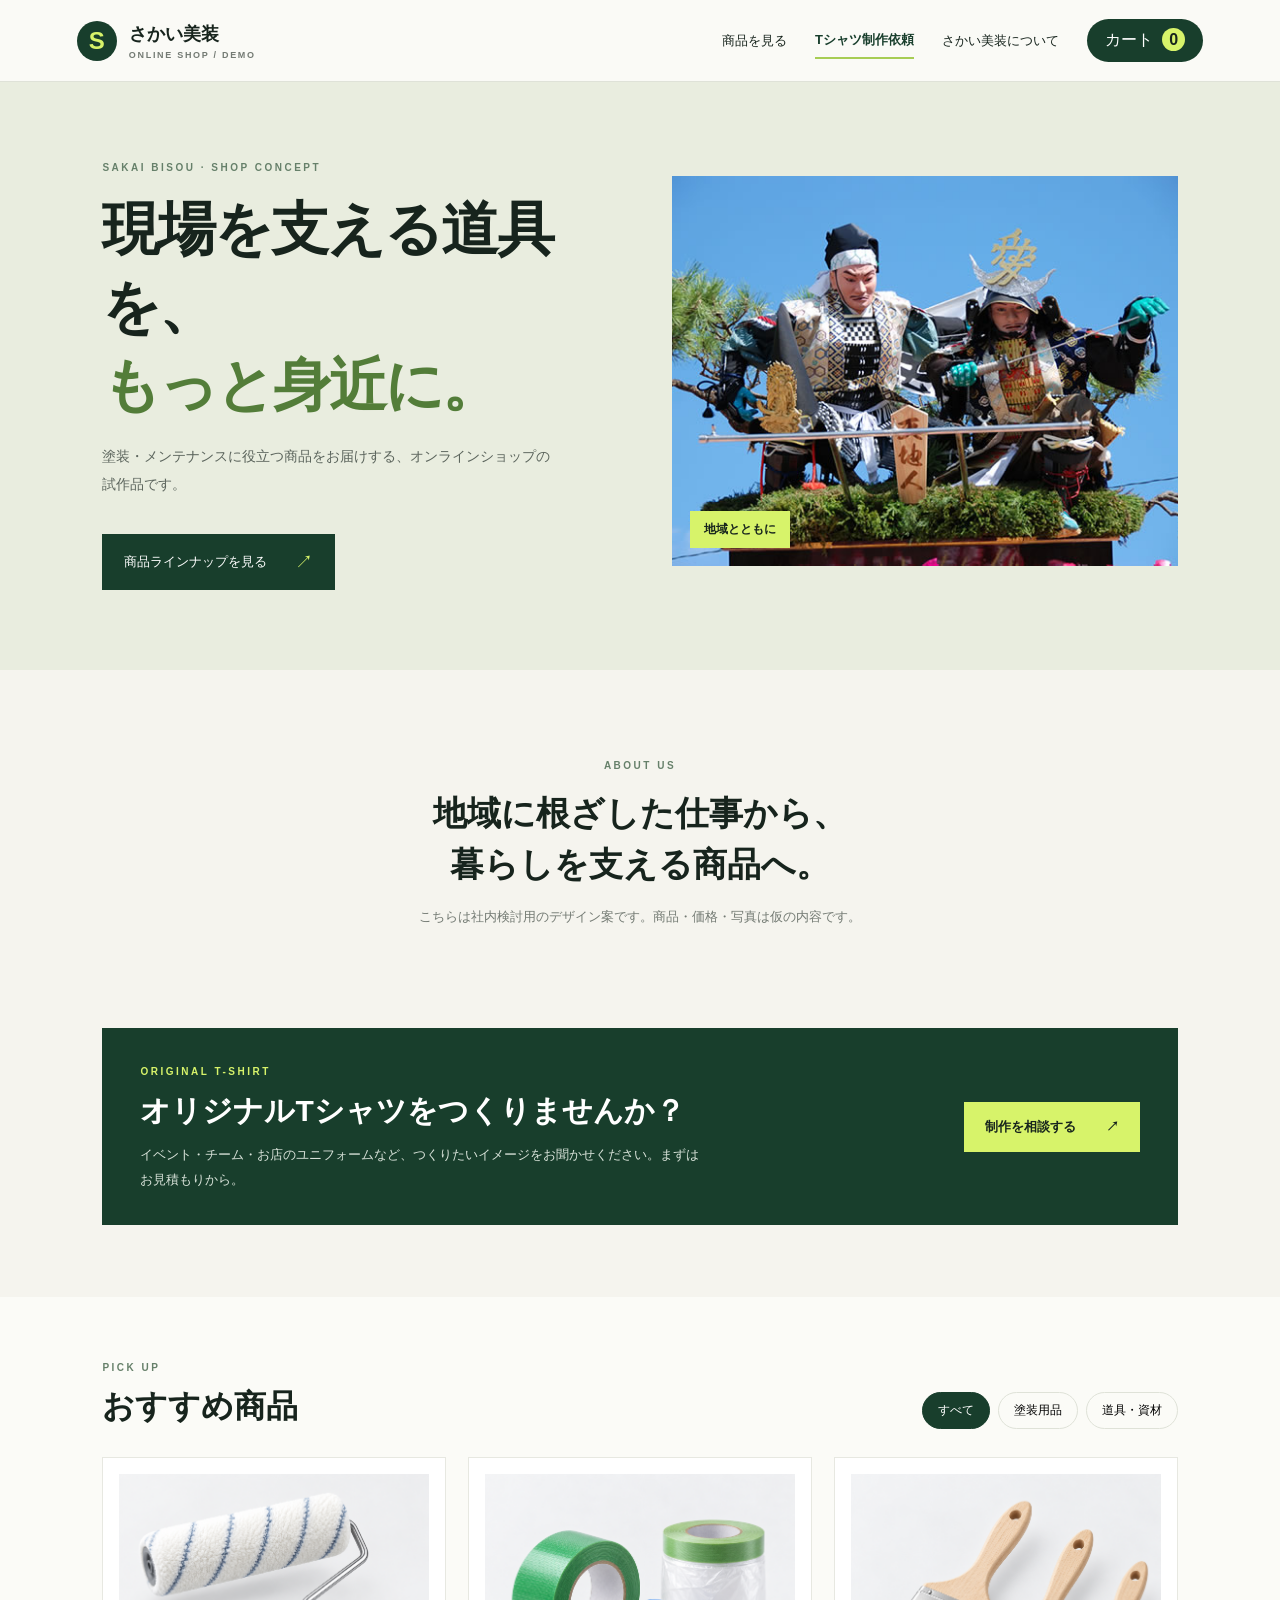
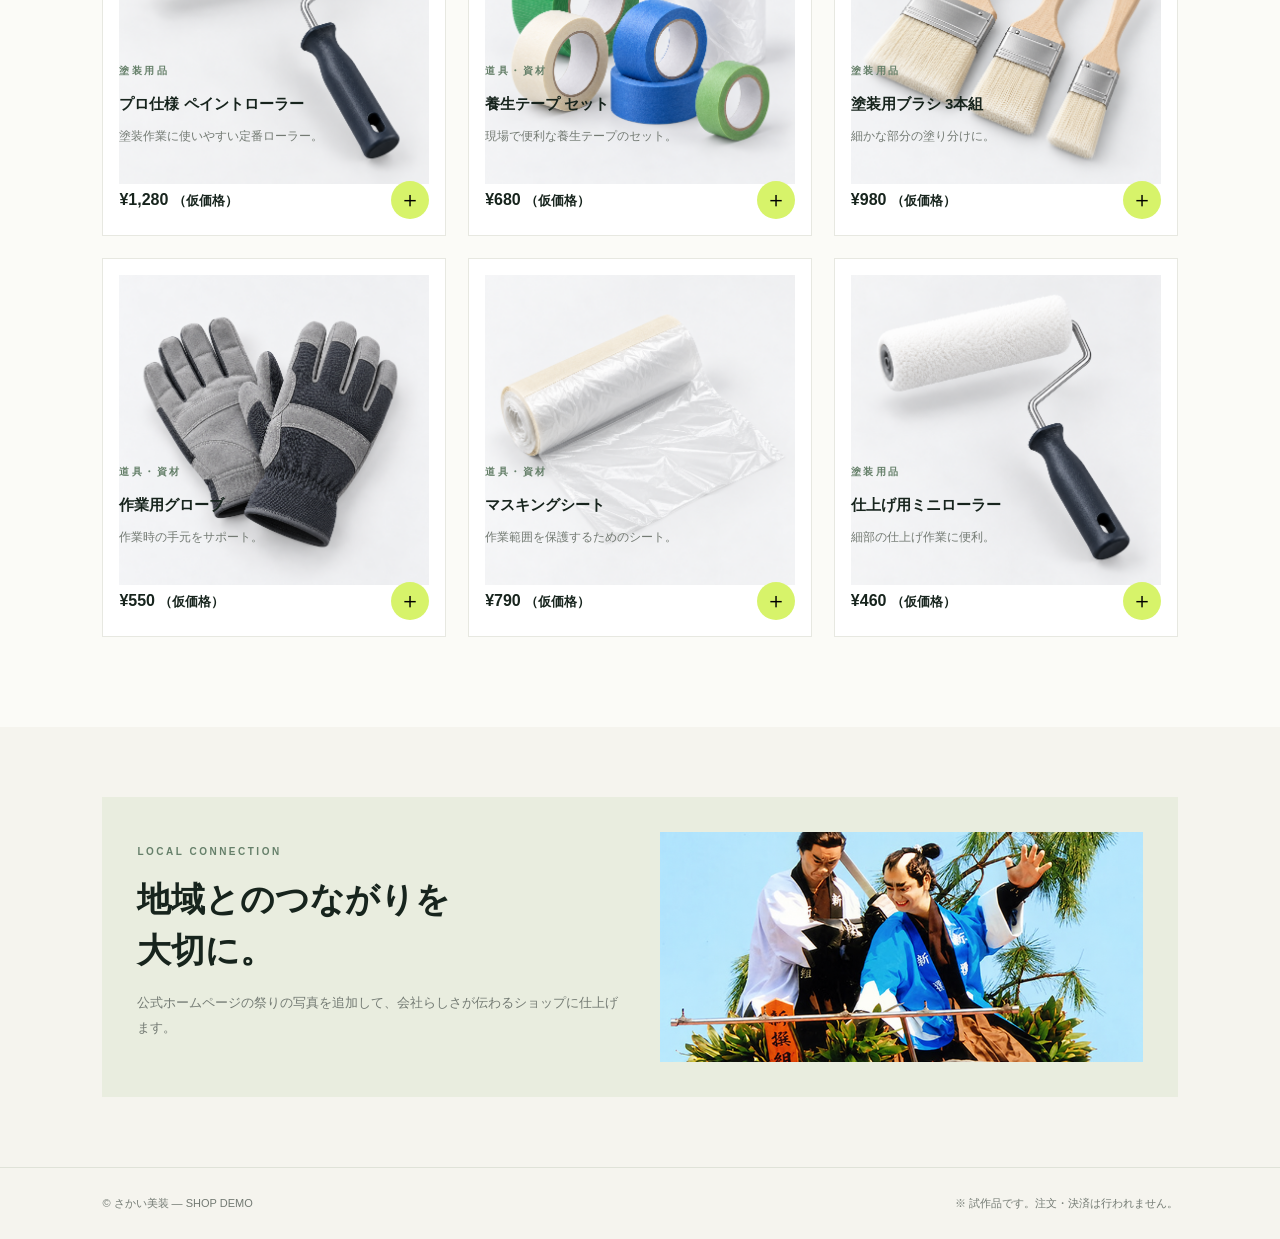
==== commit ada4ddac: "Add files via upload" ====
--- a/index.html
+++ b/index.html
@@ -9,7 +9,7 @@
 <body>
   <header class="site-header">
     <a class="brand" href="#"><span class="brand-mark">S</span><span>さかい美装<small>ONLINE SHOP / DEMO</small></span></a>
-    <nav><a href="#products">商品を見る</a><a href="#about">さかい美装について</a><button id="cart-button">カート <b id="cart-count">0</b></button></nav>
+    <nav><a href="#products">商品を見る</a><a href="tshirt.html" class="nav-tee-link">Tシャツ制作依頼</a><a href="#about">さかい美装について</a><button id="cart-button">カート <b id="cart-count">0</b></button></nav>
   </header>
   <main>
     <section class="hero">
@@ -26,6 +26,14 @@
       </div>
     </section>
     <section class="intro" id="about"><span class="eyebrow">ABOUT US</span><h2>地域に根ざした仕事から、<br>暮らしを支える商品へ。</h2><p>こちらは社内検討用のデザイン案です。商品・価格・写真は仮の内容です。</p></section>
+    <section class="tshirt-banner" aria-labelledby="tshirt-banner-title">
+      <div>
+        <span class="eyebrow">ORIGINAL T-SHIRT</span>
+        <h2 id="tshirt-banner-title">オリジナルTシャツをつくりませんか？</h2>
+        <p>イベント・チーム・お店のユニフォームなど、つくりたいイメージをお聞かせください。まずはお見積もりから。</p>
+      </div>
+      <a href="tshirt.html" class="tshirt-banner-link">制作を相談する <span aria-hidden="true">↗</span></a>
+    </section>
     <section class="products" id="products">
       <div class="section-heading"><div><span class="eyebrow">PICK UP</span><h2>おすすめ商品</h2></div><div class="filters"><button class="filter active" data-category="all">すべて</button><button class="filter" data-category="paint">塗装用品</button><button class="filter" data-category="tools">道具・資材</button></div></div>
       <div class="product-grid" id="product-grid"></div>
--- a/styles.css
+++ b/styles.css
@@ -1 +1,9 @@
-:root{--ink:#17241d;--green:#183e2c;--lime:#d7f36a;--paper:#f5f4ee;--muted:#737a73;--line:#dfe2d8}*{box-sizing:border-box}html{scroll-behavior:smooth}body{margin:0;background:var(--paper);color:var(--ink);font-family:Arial,"Noto Sans JP",sans-serif}.site-header{height:82px;padding:0 6vw;display:flex;align-items:center;justify-content:space-between;border-bottom:1px solid var(--line);background:#fafaf6}.brand{display:flex;align-items:center;gap:12px;color:var(--ink);text-decoration:none;font-weight:800;font-size:18px}.brand small{display:block;font-size:9px;letter-spacing:1.7px;margin-top:4px;color:var(--muted)}.brand-mark{display:grid;place-items:center;background:var(--green);color:var(--lime);width:40px;height:40px;border-radius:50%;font-size:24px}nav{display:flex;align-items:center;gap:28px}nav a{color:var(--ink);font-size:13px;text-decoration:none}button{font:inherit;cursor:pointer}#cart-button{border:0;background:var(--green);color:white;border-radius:30px;padding:11px 18px}#cart-count{background:var(--lime);color:var(--ink);border-radius:50%;padding:3px 7px;margin-left:5px}.hero{display:grid;grid-template-columns:1fr 1fr;gap:5vw;padding:70px 8vw 80px;align-items:center;background:#e9eddf}.eyebrow{font-size:10px;letter-spacing:2.5px;font-weight:800;color:#66806a}.hero h1{font-size:clamp(36px,4.5vw,62px);line-height:1.35;letter-spacing:-2px;margin:18px 0}.hero h1 em{font-style:normal;color:#537d39}.hero-copy>p:not(.eyebrow){line-height:2;color:#5b645c;max-width:450px;font-size:14px}.cta{display:inline-flex;gap:28px;align-items:center;background:var(--green);color:white;padding:16px 22px;text-decoration:none;margin-top:22px;font-size:13px}.cta span{color:var(--lime);font-size:18px}.hero-photo{height:390px;background:#d8dfce;position:relative;overflow:hidden;display:grid;place-items:center}.hero-photo img{position:absolute;width:100%;height:100%;object-fit:cover}.photo-placeholder{height:100%;width:100%;display:grid;place-content:center;text-align:center;gap:10px;color:#66725f;background:linear-gradient(135deg,#dfe5d5,#cbd7c1);font-size:18px;font-weight:700}.photo-placeholder small{font-size:11px;font-weight:400}.photo-tag{position:absolute;bottom:18px;left:18px;background:var(--lime);padding:10px 14px;font-size:12px;font-weight:800}.intro{text-align:center;padding:85px 20px}.intro h2,.festival h2{font-size:34px;line-height:1.5;margin:15px 0}.intro p,.festival p{color:var(--muted);font-size:13px;line-height:1.9}.products{padding:60px 8vw 90px;background:#fbfbf7}.section-heading{display:flex;justify-content:space-between;align-items:end;margin-bottom:28px}.section-heading h2{font-size:32px;margin:10px 0 0}.filters{display:flex;gap:8px}.filter{border:1px solid var(--line);background:transparent;border-radius:30px;padding:9px 15px;font-size:12px}.filter.active{background:var(--green);color:white;border-color:var(--green)}.product-grid{display:grid;grid-template-columns:repeat(3,1fr);gap:22px}.product-card{background:white;border:1px solid #e7e8e1;padding:16px}.product-art{height:190px;background:#f0f2e9;display:grid;place-items:center;font-size:48px}.product-card h3{font-size:15px;margin:17px 0 8px}.product-card p{font-size:12px;color:var(--muted);line-height:1.7;min-height:40px}.product-bottom{display:flex;justify-content:space-between;align-items:center;margin-top:15px}.price{font-weight:800}.add{background:var(--lime);border:0;border-radius:50%;width:38px;height:38px;font-size:22px}.festival{margin:70px 8vw;display:grid;grid-template-columns:1fr 1fr;gap:40px;align-items:center;background:#e9eddf;padding:35px}.festival img{width:100%;height:230px;object-fit:cover}footer{padding:28px 8vw;display:flex;justify-content:space-between;gap:15px;font-size:11px;color:var(--muted);border-top:1px solid var(--line)}.toast{position:fixed;bottom:24px;left:50%;transform:translateX(-50%);background:var(--green);color:white;padding:12px 20px;border-radius:30px;display:none;font-size:13px}@media(max-width:700px){.site-header{padding:0 5vw;height:auto;min-height:72px}nav{gap:10px}nav a{display:none}.hero{grid-template-columns:1fr;padding:45px 6vw}.hero-photo{height:270px}.intro{padding:60px 20px}.products{padding:45px 5vw}.section-heading{display:block}.filters{margin-top:20px;flex-wrap:wrap}.product-grid{grid-template-columns:1fr 1fr;gap:12px}.product-art{height:130px}.festival{margin:40px 5vw;grid-template-columns:1fr;padding:22px}.festival h2,.intro h2{font-size:28px}footer{padding:22px 5vw;flex-direction:column}}+:root{--ink:#17241d;--green:#183e2c;--lime:#d7f36a;--paper:#f5f4ee;--muted:#737a73;--line:#dfe2d8}*{box-sizing:border-box}html{scroll-behavior:smooth}body{margin:0;background:var(--paper);color:var(--ink);font-family:Arial,"Noto Sans JP",sans-serif}.site-header{height:82px;padding:0 6vw;display:flex;align-items:center;justify-content:space-between;border-bottom:1px solid var(--line);background:#fafaf6}.brand{display:flex;align-items:center;gap:12px;color:var(--ink);text-decoration:none;font-weight:800;font-size:18px}.brand small{display:block;font-size:9px;letter-spacing:1.7px;margin-top:4px;color:var(--muted)}.brand-mark{display:grid;place-items:center;background:var(--green);color:var(--lime);width:40px;height:40px;border-radius:50%;font-size:24px}nav{display:flex;align-items:center;gap:28px}nav a{color:var(--ink);font-size:13px;text-decoration:none}button{font:inherit;cursor:pointer}#cart-button{border:0;background:var(--green);color:white;border-radius:30px;padding:11px 18px}#cart-count{background:var(--lime);color:var(--ink);border-radius:50%;padding:3px 7px;margin-left:5px}.hero{display:grid;grid-template-columns:1fr 1fr;gap:5vw;padding:70px 8vw 80px;align-items:center;background:#e9eddf}.eyebrow{font-size:10px;letter-spacing:2.5px;font-weight:800;color:#66806a}.hero h1{font-size:clamp(36px,4.5vw,62px);line-height:1.35;letter-spacing:-2px;margin:18px 0}.hero h1 em{font-style:normal;color:#537d39}.hero-copy>p:not(.eyebrow){line-height:2;color:#5b645c;max-width:450px;font-size:14px}.cta{display:inline-flex;gap:28px;align-items:center;background:var(--green);color:white;padding:16px 22px;text-decoration:none;margin-top:22px;font-size:13px}.cta span{color:var(--lime);font-size:18px}.hero-photo{height:390px;background:#d8dfce;position:relative;overflow:hidden;display:grid;place-items:center}.hero-photo img{position:absolute;width:100%;height:100%;object-fit:cover}.photo-placeholder{height:100%;width:100%;display:grid;place-content:center;text-align:center;gap:10px;color:#66725f;background:linear-gradient(135deg,#dfe5d5,#cbd7c1);font-size:18px;font-weight:700}.photo-placeholder small{font-size:11px;font-weight:400}.photo-tag{position:absolute;bottom:18px;left:18px;background:var(--lime);padding:10px 14px;font-size:12px;font-weight:800}.intro{text-align:center;padding:85px 20px}.intro h2,.festival h2{font-size:34px;line-height:1.5;margin:15px 0}.intro p,.festival p{color:var(--muted);font-size:13px;line-height:1.9}.products{padding:60px 8vw 90px;background:#fbfbf7}.section-heading{display:flex;justify-content:space-between;align-items:end;margin-bottom:28px}.section-heading h2{font-size:32px;margin:10px 0 0}.filters{display:flex;gap:8px}.filter{border:1px solid var(--line);background:transparent;border-radius:30px;padding:9px 15px;font-size:12px}.filter.active{background:var(--green);color:white;border-color:var(--green)}.product-grid{display:grid;grid-template-columns:repeat(3,1fr);gap:22px}.product-card{background:white;border:1px solid #e7e8e1;padding:16px}.product-art{height:190px;background:#f0f2e9;display:grid;place-items:center;font-size:48px}.product-card h3{font-size:15px;margin:17px 0 8px}.product-card p{font-size:12px;color:var(--muted);line-height:1.7;min-height:40px}.product-bottom{display:flex;justify-content:space-between;align-items:center;margin-top:15px}.price{font-weight:800}.add{background:var(--lime);border:0;border-radius:50%;width:38px;height:38px;font-size:22px}.festival{margin:70px 8vw;display:grid;grid-template-columns:1fr 1fr;gap:40px;align-items:center;background:#e9eddf;padding:35px}.festival img{width:100%;height:230px;object-fit:cover}footer{padding:28px 8vw;display:flex;justify-content:space-between;gap:15px;font-size:11px;color:var(--muted);border-top:1px solid var(--line)}.toast{position:fixed;bottom:24px;left:50%;transform:translateX(-50%);background:var(--green);color:white;padding:12px 20px;border-radius:30px;display:none;font-size:13px}@media(max-width:700px){.site-header{padding:0 5vw;height:auto;min-height:72px}nav{gap:10px}nav a{display:none}.hero{grid-template-columns:1fr;padding:45px 6vw}.hero-photo{height:270px}.intro{padding:60px 20px}.products{padding:45px 5vw}.section-heading{display:block}.filters{margin-top:20px;flex-wrap:wrap}.product-grid{grid-template-columns:1fr 1fr;gap:12px}.product-art{height:130px}.festival{margin:40px 5vw;grid-template-columns:1fr;padding:22px}.festival h2,.intro h2{font-size:28px}footer{padding:22px 5vw;flex-direction:column}}
+/* オリジナルTシャツ制作依頼への導線（既存のスタイルは変更なし） */
+.nav-tee-link{font-weight:700!important;color:var(--green)!important;border-bottom:2px solid #a7cd54;padding:8px 0}
+.tshirt-banner{margin:0 8vw 72px;padding:33px 38px;display:flex;align-items:center;justify-content:space-between;gap:24px;background:var(--green);color:#fff}
+.tshirt-banner .eyebrow{color:var(--lime)}
+.tshirt-banner h2{font-size:clamp(22px,2.4vw,30px);line-height:1.4;margin:11px 0}
+.tshirt-banner p{font-size:13px;line-height:1.9;color:#d9e3da;margin:0;max-width:570px}
+.tshirt-banner-link{background:var(--lime);color:var(--ink);font-size:13px;font-weight:800;padding:16px 21px;text-decoration:none;white-space:nowrap;display:inline-flex;align-items:center;gap:30px}
+@media(max-width:700px){.site-header nav a.nav-tee-link{display:inline-block;font-size:11px;padding:7px 0}.tshirt-banner{margin:0 5vw 38px;padding:27px 23px;display:block}.tshirt-banner-link{margin-top:22px}.site-header nav{gap:13px}.site-header .brand{font-size:15px}.site-header .brand-mark{width:34px;height:34px;font-size:21px}}
